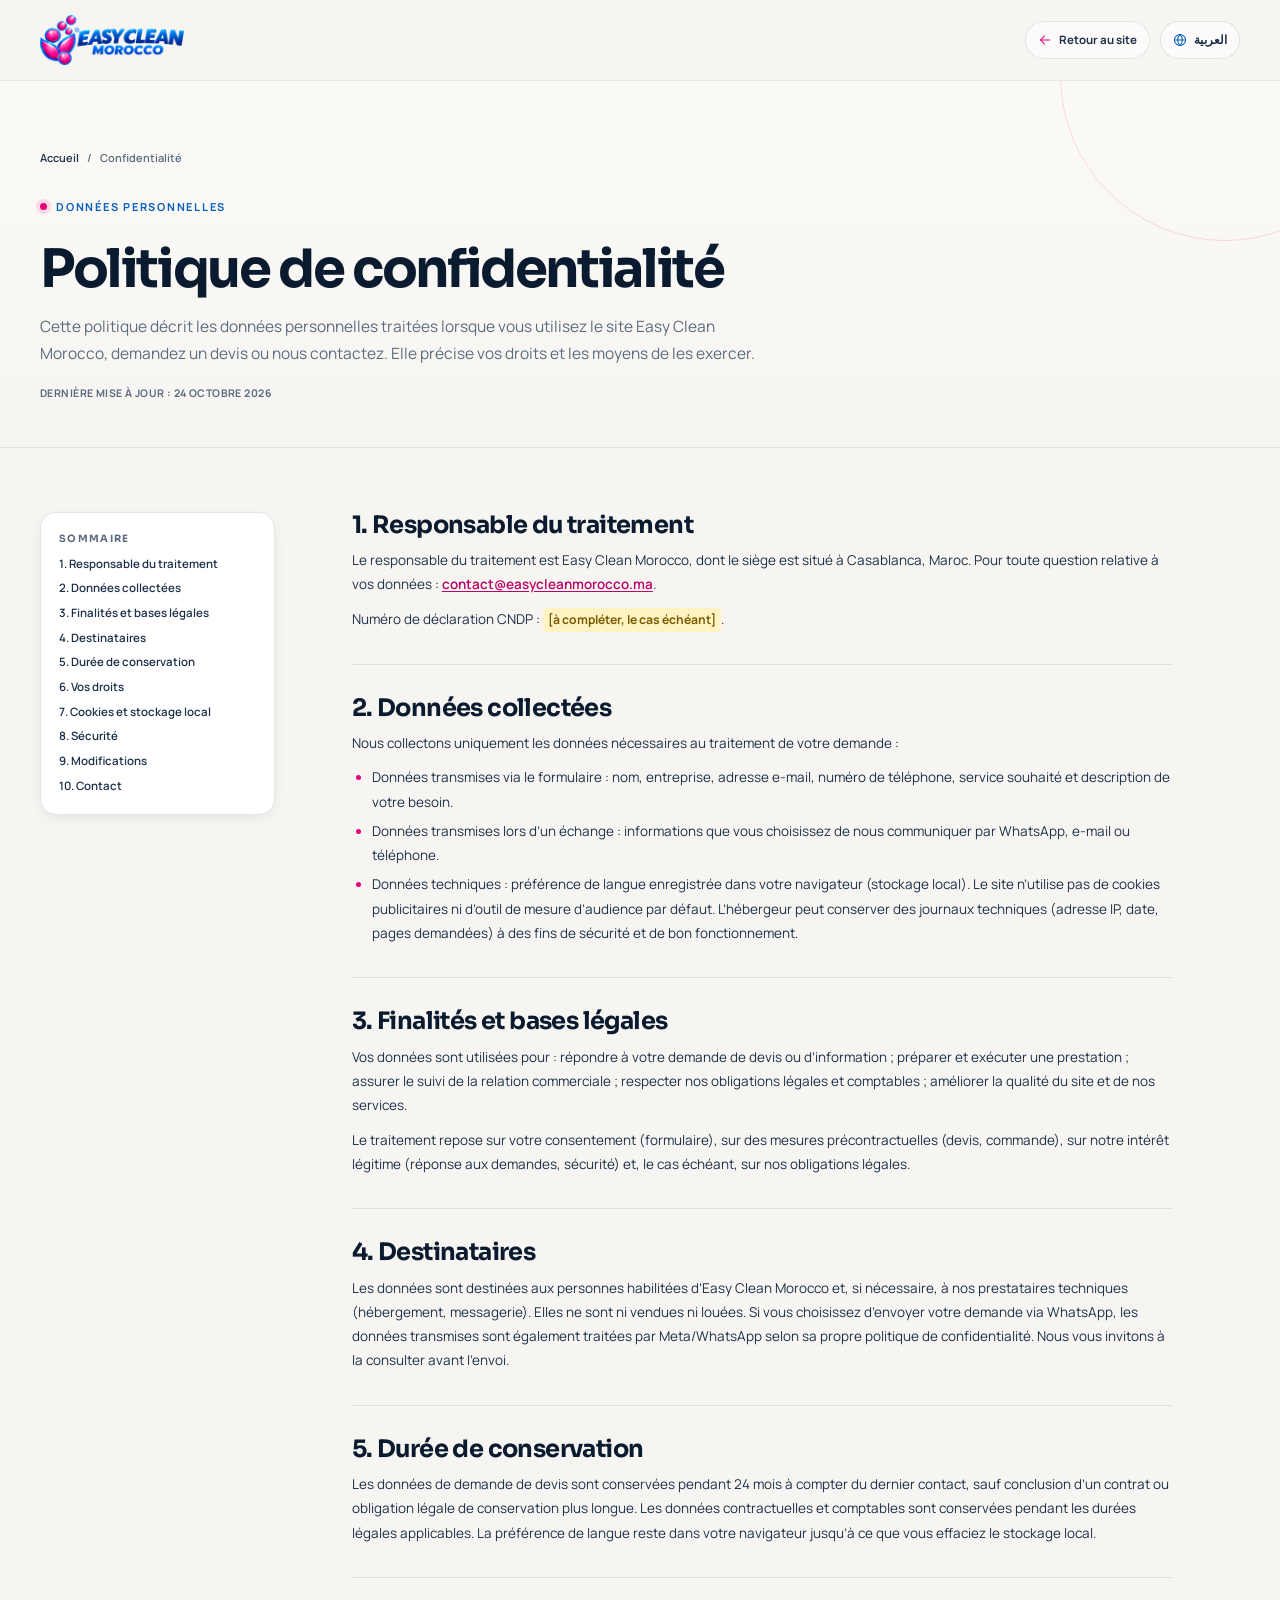
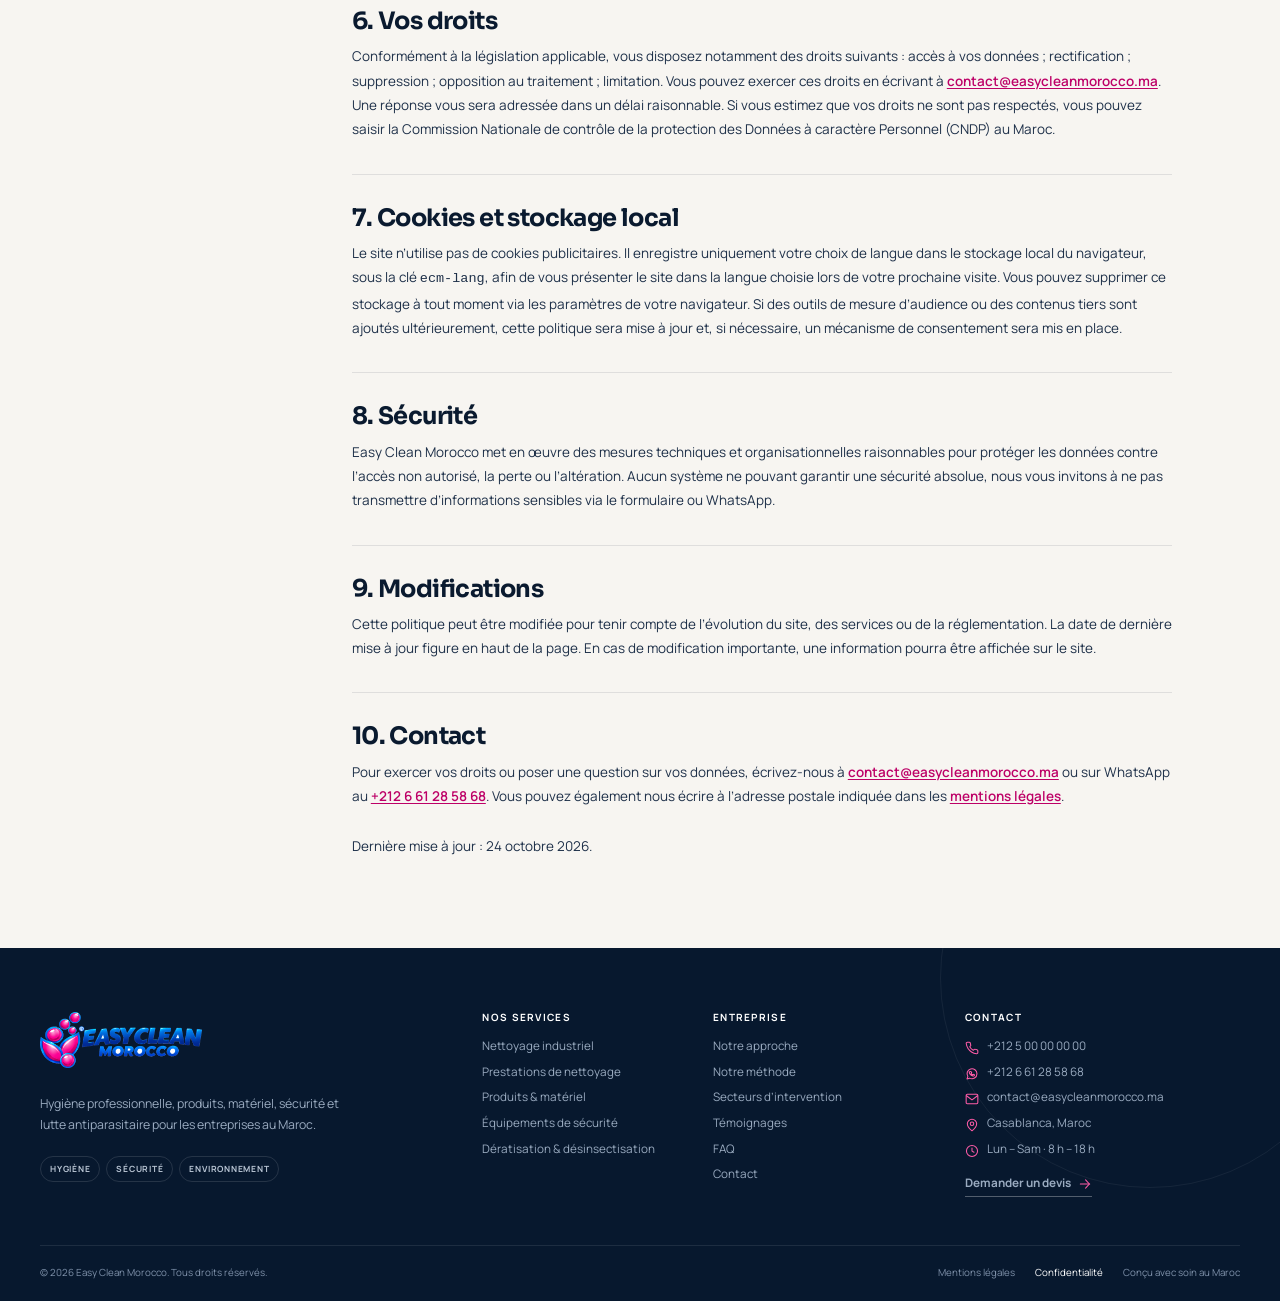
==== confidentialite.html @ 85466164 "Easy Clean Morocco — site vitrine bilingual FR/AR (logo original PNG)" ====
<!DOCTYPE html>
<html lang="fr" dir="ltr">
<head>
<meta charset="utf-8">
<meta name="viewport" content="width=device-width, initial-scale=1">
<title>Politique de confidentialité — Easy Clean Morocco</title>
<meta name="description" content="Politique de confidentialité d'Easy Clean Morocco : données collectées, finalités, droits et cookies.">
<meta name="theme-color" content="#07182E">
<link rel="canonical" href="https://www.easycleanmorocco.ma/confidentialite.html">
<meta property="og:type" content="website">
<meta property="og:locale" content="fr_MA">
<meta property="og:site_name" content="Easy Clean Morocco">
<meta property="og:title" content="Politique de confidentialité — Easy Clean Morocco">
<meta property="og:description" content="Politique de confidentialité d'Easy Clean Morocco : données collectées, finalités, droits et cookies.">
<meta property="og:image" content="https://www.easycleanmorocco.ma/assets/img/hero-main.jpg">
<meta property="og:image:width" content="1400">
<meta property="og:image:height" content="1867">
<meta property="og:url" content="https://www.easycleanmorocco.ma/confidentialite.html">
<meta name="twitter:card" content="summary_large_image">
<meta name="twitter:title" content="Politique de confidentialité — Easy Clean Morocco">
<meta name="twitter:description" content="Politique de confidentialité d'Easy Clean Morocco : données collectées, finalités, droits et cookies.">
<meta name="twitter:image" content="https://www.easycleanmorocco.ma/assets/img/hero-main.jpg">
<link rel="icon" href="assets/favicon.svg" type="image/svg+xml">
<link rel="preload" href="assets/fonts/sora-700.woff2" as="font" type="font/woff2" crossorigin>
<link rel="preload" href="assets/fonts/manrope-400.woff2" as="font" type="font/woff2" crossorigin>
<link rel="stylesheet" href="assets/css/style.css">
<script>document.documentElement.classList.add('js');</script>
<script>
try {
  var savedLang = localStorage.getItem('ecm-lang');
  if (savedLang === 'ar') {
    document.documentElement.lang = 'ar';
    document.documentElement.dir = 'rtl';
  }
} catch (e) {}
</script>
</head>
<body data-title-fr="Politique de confidentialité — Easy Clean Morocco" data-title-ar="سياسة الخصوصية — Easy Clean Morocco" data-desc-fr="Politique de confidentialité d'Easy Clean Morocco : données collectées, finalités, droits et cookies." data-desc-ar="سياسة الخصوصية لدى Easy Clean Morocco: البيانات المجمعة، الأغراض، الحقوق وملفات تعريف الارتباط.">


<a href="#main" class="skip-link" data-ar="الانتقال إلى المحتوى الرئيسي">Aller au contenu principal</a>


<svg class="sprite" aria-hidden="true" focusable="false" xmlns="http://www.w3.org/2000/svg">
  <symbol id="ecm-mark" viewBox="0 0 240 260">
    <defs>
      <radialGradient id="ecm-ball" cx="35%" cy="28%" r="75%">
        <stop offset="0" stop-color="#FF9CCD"/>
        <stop offset=".4" stop-color="#FF3D9E"/>
        <stop offset=".78" stop-color="#E6007E"/>
        <stop offset="1" stop-color="#A80058"/>
      </radialGradient>
      <linearGradient id="ecm-leaf" x1="0" y1="0" x2=".9" y2="1">
        <stop offset="0" stop-color="#FF4FA6"/>
        <stop offset="1" stop-color="#E6007E"/>
      </linearGradient>
    </defs>
    <g stroke="#0A5FBF" stroke-width="9" stroke-linejoin="round">
      <path d="M145 248 C125 185 130 115 160 62 C205 120 200 190 145 248 Z" fill="url(#ecm-leaf)"/>
      <path d="M175 105 C140 160 90 205 45 250 C55 185 105 140 175 105 Z" fill="url(#ecm-leaf)"/>
      <circle cx="54" cy="88" r="32" fill="url(#ecm-ball)"/>
      <circle cx="122" cy="56" r="30" fill="url(#ecm-ball)"/>
      <circle cx="198" cy="48" r="34" fill="url(#ecm-ball)"/>
      <circle cx="146" cy="116" r="22" fill="url(#ecm-ball)"/>
      <circle cx="186" cy="210" r="38" fill="url(#ecm-ball)"/>
    </g>
    <g fill="#fff" opacity=".9">
      <ellipse cx="43" cy="76" rx="10" ry="6.5" transform="rotate(-32 43 76)"/>
      <ellipse cx="112" cy="45" rx="9" ry="6" transform="rotate(-32 112 45)"/>
      <ellipse cx="187" cy="36" rx="10" ry="6.5" transform="rotate(-32 187 36)"/>
      <ellipse cx="139" cy="108" rx="6" ry="4" transform="rotate(-32 139 108)"/>
      <ellipse cx="175" cy="198" rx="10" ry="6.5" transform="rotate(-32 175 198)"/>
      <ellipse cx="147" cy="104" rx="7" ry="26" transform="rotate(6 147 104)" opacity=".8"/>
      <ellipse cx="130" cy="163" rx="7" ry="24" transform="rotate(-42 130 163)" opacity=".7"/>
    </g>
  </symbol>
  <symbol id="i-arrow" viewBox="0 0 24 24"><path d="M4 12h16"/><path d="m13 5 6.5 7-6.5 7"/></symbol>
  <symbol id="i-globe" viewBox="0 0 24 24"><circle cx="12" cy="12" r="9.5"/><path d="M2.5 12h19M12 2.5c2.7 2.6 4 6 4 9.5s-1.3 6.9-4 9.5c-2.7-2.6-4-6-4-9.5s1.3-6.9 4-9.5Z"/></symbol>
  <symbol id="i-phone" viewBox="0 0 24 24"><path d="M22 16.9v3a2 2 0 0 1-2.2 2 19.8 19.8 0 0 1-8.6-3.1 19.5 19.5 0 0 1-6-6A19.8 19.8 0 0 1 2.1 4.2 2 2 0 0 1 4.1 2h3a2 2 0 0 1 2 1.7c.1 1 .4 1.9.7 2.8a2 2 0 0 1-.5 2.1L8.1 9.9a16 16 0 0 0 6 6l1.3-1.3a2 2 0 0 1 2.1-.4c.9.3 1.8.6 2.8.7a2 2 0 0 1 1.7 2Z"/></symbol>
  <symbol id="i-whatsapp" viewBox="0 0 24 24"><path d="M20.5 11.6a8.5 8.5 0 0 1-12.6 7.5L3.5 20.5l1.4-4.3a8.5 8.5 0 1 1 15.6-4.6Z"/><path d="M8.6 8.3c.3-.6.6-.7 1-.7h.6c.2 0 .4.1.5.4l.7 1.6c.1.2 0 .4-.1.6l-.5.6c-.1.2-.2.4 0 .6.4.7 1 1.3 1.8 1.8.2.1.4.1.6-.1l.6-.6c.2-.2.4-.2.6-.1l1.6.7c.2.1.3.3.3.5v.6c0 .4-.1.7-.7 1-.5.3-1.2.4-2 .2-1.4-.4-3-1.3-4.2-2.5-1-1-1.8-2.4-2-3.4-.1-.5 0-.9.2-1.2Z"/></symbol>
  <symbol id="i-mail" viewBox="0 0 24 24"><rect x="2" y="4" width="20" height="16" rx="2"/><path d="m2.5 6.5 9.5 7 9.5-7"/></symbol>
  <symbol id="i-pin" viewBox="0 0 24 24"><path d="M20 10c0 6-8 12-8 12s-8-6-8-12a8 8 0 0 1 16 0Z"/><circle cx="12" cy="10" r="3"/></symbol>
  <symbol id="i-clock" viewBox="0 0 24 24"><circle cx="12" cy="12" r="9.5"/><path d="M12 7v5.2l3.4 2"/></symbol>
</svg>


<header class="header legal-header" id="header">
  <div class="container header__inner">
    <a class="brand" href="index.html" aria-label="Easy Clean Morocco — Accueil">
      <img class="brand__logo" src="assets/img/logo.png" alt="Easy Clean Morocco" width="1200" height="416">
    </a>

    <div class="legal-header__actions">
      <a class="legal-back" href="index.html" aria-label="Retour au site" data-ar-label="العودة إلى الموقع">
        <svg class="ico ico--arrow" aria-hidden="true"><use href="#i-arrow"/></svg>
        <span data-ar="العودة إلى الموقع">Retour au site</span>
      </a>
      <button class="lang-toggle" type="button" id="langToggle" aria-label="Passer en arabe">
        <svg class="ico" aria-hidden="true"><use href="#i-globe"/></svg>
        <span class="lang-toggle__label">العربية</span>
      </button>
    </div>
  </div>
</header>


<main id="main" class="legal-main">
  <section class="legal-hero">
    <div class="container">
      <nav class="breadcrumb" aria-label="Fil d’Ariane">
        <a href="index.html" data-ar="الرئيسية">Accueil</a>
        <span aria-hidden="true">/</span>
        <span data-ar="الخصوصية">Confidentialité</span>
      </nav>
      <p class="eyebrow" data-ar="البيانات الشخصية"><span class="eyebrow__dot"></span> Données personnelles</p>
      <h1 data-ar="سياسة الخصوصية">Politique de confidentialité</h1>
      <p class="legal-hero__lead" data-ar="توضح هذه السياسة البيانات الشخصية التي تُعالج عند استخدام موقع Easy Clean Morocco أو طلب عرض سعر أو التواصل معنا. كما تحدد حقوقكم وسبل ممارستها.">Cette politique décrit les données personnelles traitées lorsque vous utilisez le site Easy Clean Morocco, demandez un devis ou nous contactez. Elle précise vos droits et les moyens de les exercer.</p>
      <p class="legal-meta"><span data-ar="آخر تحديث: 24 أكتوبر 2026">Dernière mise à jour : 24 octobre 2026</span></p>
    </div>
  </section>

  <div class="container legal-layout">
    
<aside class="legal-toc">
  <h2 data-ar="المحتويات">Sommaire</h2>
  <ol>
    <li><a href="#responsable" data-ar="1. المسؤول عن المعالجة">1. Responsable du traitement</a></li>
    <li><a href="#donnees" data-ar="2. البيانات المجمعة">2. Données collectées</a></li>
    <li><a href="#finalites" data-ar="3. الأغراض والأسس">3. Finalités et bases légales</a></li>
    <li><a href="#destinataires" data-ar="4. المستلمون">4. Destinataires</a></li>
    <li><a href="#conservation" data-ar="5. مدة الحفظ">5. Durée de conservation</a></li>
    <li><a href="#droits" data-ar="6. حقوقكم">6. Vos droits</a></li>
    <li><a href="#cookies" data-ar="7. ملفات تعريف الارتباط">7. Cookies et stockage local</a></li>
    <li><a href="#securite" data-ar="8. الأمن">8. Sécurité</a></li>
    <li><a href="#modifications" data-ar="9. التعديلات">9. Modifications</a></li>
    <li><a href="#contact-donnees" data-ar="10. اتصل بنا">10. Contact</a></li>
  </ol>
</aside>

    
<article class="legal-content">
  <section id="responsable">
    <h2 data-ar="1. المسؤول عن المعالجة">1. Responsable du traitement</h2>
    <p data-ar="المسؤول عن معالجة بياناتكم هو Easy Clean Morocco، الكائن مقره بالدار البيضاء، المغرب. لأي سؤال يتعلق ببياناتكم: <a href='mailto:contact@easycleanmorocco.ma'><bdi dir='ltr'>contact@easycleanmorocco.ma</bdi></a>.">Le responsable du traitement est Easy Clean Morocco, dont le siège est situé à Casablanca, Maroc. Pour toute question relative à vos données : <a href="mailto:contact@easycleanmorocco.ma">contact@easycleanmorocco.ma</a>.</p>
    <p data-ar="رقم التصريح لدى اللجنة الوطنية لمراقبة حماية المعطيات ذات الطابع الشخصي (CNDP): [يُستكمل عند الاقتضاء].">Numéro de déclaration CNDP : <span class="legal-placeholder">[à compléter, le cas échéant]</span>.</p>
  </section>

  <section id="donnees">
    <h2 data-ar="2. البيانات المجمعة">2. Données collectées</h2>
    <p data-ar="نجمع فقط البيانات الضرورية لمعالجة طلبكم:">Nous collectons uniquement les données nécessaires au traitement de votre demande :</p>
    <ul>
      <li data-ar="البيانات المرسلة عبر النموذج: الاسم، الشركة، البريد الإلكتروني، رقم الهاتف، الخدمة المطلوبة ووصف الاحتياج.">Données transmises via le formulaire : nom, entreprise, adresse e-mail, numéro de téléphone, service souhaité et description de votre besoin.</li>
      <li data-ar="البيانات المرسلة أثناء التواصل: المعلومات التي تختارون مشاركتها معنا عبر واتساب أو البريد الإلكتروني أو الهاتف.">Données transmises lors d’un échange : informations que vous choisissez de nous communiquer par WhatsApp, e-mail ou téléphone.</li>
      <li data-ar="البيانات التقنية: تفضيل اللغة المحفوظ في متصفحكم (التخزين المحلي). لا يستخدم الموقع ملفات تعريف ارتباط إعلانية ولا أدوات قياس جمهور بشكل افتراضي. وقد يحتفظ المستضيف بسجلات تقنية (عنوان IP، التاريخ، الصفحات المطلوبة) لأغراض الأمن وحسن سير الموقع.">Données techniques : préférence de langue enregistrée dans votre navigateur (stockage local). Le site n’utilise pas de cookies publicitaires ni d’outil de mesure d’audience par défaut. L’hébergeur peut conserver des journaux techniques (adresse IP, date, pages demandées) à des fins de sécurité et de bon fonctionnement.</li>
    </ul>
  </section>

  <section id="finalites">
    <h2 data-ar="3. الأغراض والأسس القانونية">3. Finalités et bases légales</h2>
    <p data-ar="تُستخدم بياناتكم من أجل: الرد على طلب عرض السعر أو المعلومات؛ إعداد وتنفيذ الخدمة؛ متابعة العلاقة التجارية؛ الوفاء بالتزاماتنا القانونية والمحاسبية؛ تحسين جودة الموقع وخدماتنا.">Vos données sont utilisées pour : répondre à votre demande de devis ou d’information ; préparer et exécuter une prestation ; assurer le suivi de la relation commerciale ; respecter nos obligations légales et comptables ; améliorer la qualité du site et de nos services.</p>
    <p data-ar="تستند المعالجة إلى موافقتكم (النموذج)، وإلى الإجراءات السابقة للتعاقد (عرض السعر، الطلب)، وإلى مصلحتنا المشروعة (الرد على الطلبات، الأمن)، وعند الاقتضاء إلى التزاماتنا القانونية.">Le traitement repose sur votre consentement (formulaire), sur des mesures précontractuelles (devis, commande), sur notre intérêt légitime (réponse aux demandes, sécurité) et, le cas échéant, sur nos obligations légales.</p>
  </section>

  <section id="destinataires">
    <h2 data-ar="4. المستلمون">4. Destinataires</h2>
    <p data-ar="البيانات مخصصة للأشخاص المخولين لدى Easy Clean Morocco، وعند الحاجة لمزودينا التقنيين (الاستضافة، البريد الإلكتروني). ولا تُباع ولا تُؤجَّر. وإذا اخترتم إرسال طلبكم عبر واتساب، فإن البيانات المرسلة تُعالج أيضاً من طرف Meta/WhatsApp وفقاً لسياسة الخصوصية الخاصة بها. ندعوكم إلى الاطلاع عليها قبل الإرسال.">Les données sont destinées aux personnes habilitées d’Easy Clean Morocco et, si nécessaire, à nos prestataires techniques (hébergement, messagerie). Elles ne sont ni vendues ni louées. Si vous choisissez d’envoyer votre demande via WhatsApp, les données transmises sont également traitées par Meta/WhatsApp selon sa propre politique de confidentialité. Nous vous invitons à la consulter avant l’envoi.</p>
  </section>

  <section id="conservation">
    <h2 data-ar="5. مدة الحفظ">5. Durée de conservation</h2>
    <p data-ar="تُحفظ بيانات طلب عرض السعر لمدة 24 شهراً من آخر تواصل، ما لم يُبرم عقد أو توجد مدة حفظ قانونية أطول. وتُحفظ البيانات التعاقدية والمحاسبية للمدد القانونية المعمول بها. ويبقى تفضيل اللغة في متصفحكم إلى حين مسح التخزين المحلي.">Les données de demande de devis sont conservées pendant 24 mois à compter du dernier contact, sauf conclusion d’un contrat ou obligation légale de conservation plus longue. Les données contractuelles et comptables sont conservées pendant les durées légales applicables. La préférence de langue reste dans votre navigateur jusqu’à ce que vous effaciez le stockage local.</p>
  </section>

  <section id="droits">
    <h2 data-ar="6. حقوقكم">6. Vos droits</h2>
    <p data-ar="وفقاً للتشريع المعمول به، تتمتعون على وجه الخصوص بالحقوق التالية: الوصول إلى بياناتكم؛ التصحيح؛ الحذف؛ الاعتراض على المعالجة؛ التقييد. يمكنكم ممارسة هذه الحقوق بمراسلتنا على <a href='mailto:contact@easycleanmorocco.ma'><bdi dir='ltr'>contact@easycleanmorocco.ma</bdi></a>. وسيتم الرد عليكم في أجل معقول. وإذا رأيتم أن حقوقكم لا تُحترم، يمكنكم اللجوء إلى اللجنة الوطنية لمراقبة حماية المعطيات ذات الطابع الشخصي (CNDP) بالمغرب.">Conformément à la législation applicable, vous disposez notamment des droits suivants : accès à vos données ; rectification ; suppression ; opposition au traitement ; limitation. Vous pouvez exercer ces droits en écrivant à <a href="mailto:contact@easycleanmorocco.ma">contact@easycleanmorocco.ma</a>. Une réponse vous sera adressée dans un délai raisonnable. Si vous estimez que vos droits ne sont pas respectés, vous pouvez saisir la Commission Nationale de contrôle de la protection des Données à caractère Personnel (CNDP) au Maroc.</p>
  </section>

  <section id="cookies">
    <h2 data-ar="7. ملفات تعريف الارتباط والتخزين المحلي">7. Cookies et stockage local</h2>
    <p data-ar="لا يستخدم الموقع ملفات تعريف ارتباط إعلانية. ويحفظ فقط اختيار اللغة في التخزين المحلي للمتصفح تحت المفتاح ecm-lang، لعرض الموقع باللغة المختارة عند زيارتكم التالية. يمكنكم حذف هذا التخزين في أي وقت عبر إعدادات المتصفح. وإذا أُضيفت لاحقاً أدوات لقياس الجمهور أو محتويات تابعة لجهات خارجية، فسيتم تحديث هذه السياسة، وعند الحاجة سيتم اعتماد آلية للموافقة.">Le site n’utilise pas de cookies publicitaires. Il enregistre uniquement votre choix de langue dans le stockage local du navigateur, sous la clé <code>ecm-lang</code>, afin de vous présenter le site dans la langue choisie lors de votre prochaine visite. Vous pouvez supprimer ce stockage à tout moment via les paramètres de votre navigateur. Si des outils de mesure d’audience ou des contenus tiers sont ajoutés ultérieurement, cette politique sera mise à jour et, si nécessaire, un mécanisme de consentement sera mis en place.</p>
  </section>

  <section id="securite">
    <h2 data-ar="8. الأمن">8. Sécurité</h2>
    <p data-ar="يتخذ Easy Clean Morocco تدابير تقنية وتنظيمية معقولة لحماية البيانات من الوصول غير المصرح به أو الفقدان أو التغيير. وبما أنه لا يوجد نظام يضمن أماناً مطلقاً، ندعوكم إلى عدم إرسال معلومات حساسة عبر النموذج أو واتساب.">Easy Clean Morocco met en œuvre des mesures techniques et organisationnelles raisonnables pour protéger les données contre l’accès non autorisé, la perte ou l’altération. Aucun système ne pouvant garantir une sécurité absolue, nous vous invitons à ne pas transmettre d’informations sensibles via le formulaire ou WhatsApp.</p>
  </section>

  <section id="modifications">
    <h2 data-ar="9. التعديلات">9. Modifications</h2>
    <p data-ar="قد تُعدَّل هذه السياسة لمواكبة تطور الموقع أو الخدمات أو التشريعات. ويظهر تاريخ آخر تحديث في أعلى الصفحة. وفي حال إجراء تعديل جوهري، يمكن عرض إشعار على الموقع.">Cette politique peut être modifiée pour tenir compte de l’évolution du site, des services ou de la réglementation. La date de dernière mise à jour figure en haut de la page. En cas de modification importante, une information pourra être affichée sur le site.</p>
  </section>

  <section id="contact-donnees">
    <h2 data-ar="10. اتصل بنا">10. Contact</h2>
    <p data-ar="لممارسة حقوقكم أو طرح سؤال حول بياناتكم، راسلونا على <a href='mailto:contact@easycleanmorocco.ma'><bdi dir='ltr'>contact@easycleanmorocco.ma</bdi></a> أو عبر واتساب على <a href='https://wa.me/212661285868' target='_blank' rel='noopener'><bdi dir='ltr'>+212 6 61 28 58 68</bdi></a>. يمكنكم أيضاً مراسلتنا على العنوان البريدي المذكور في <a href='mentions-legales.html'>المعلومات القانونية</a>.">Pour exercer vos droits ou poser une question sur vos données, écrivez-nous à <a href="mailto:contact@easycleanmorocco.ma">contact@easycleanmorocco.ma</a> ou sur WhatsApp au <a href="https://wa.me/212661285868" target="_blank" rel="noopener">+212 6 61 28 58 68</a>. Vous pouvez également nous écrire à l’adresse postale indiquée dans les <a href="mentions-legales.html">mentions légales</a>.</p>
  </section>

  <p class="legal-footer-note" data-ar="آخر تحديث: 24 أكتوبر 2026.">Dernière mise à jour : 24 octobre 2026.</p>
</article>

  </div>
</main>


<footer class="footer">
  <div class="container">
    <div class="footer__grid">
      <div class="footer__brand">
        <a class="brand brand--footer" href="index.html" aria-label="Easy Clean Morocco — Accueil">
          <img class="brand__logo" src="assets/img/logo.png" alt="Easy Clean Morocco" width="1200" height="416">
        </a>
        <p data-ar="النظافة المهنية، المنتجات، المعدات، السلامة ومكافحة الحشرات للشركات في المغرب.">Hygiène professionnelle, produits, matériel, sécurité et lutte antiparasitaire pour les entreprises au Maroc.</p>
        <div class="footer__tags">
          <span data-ar="نظافة">Hygiène</span>
          <span data-ar="سلامة">Sécurité</span>
          <span data-ar="بيئة">Environnement</span>
        </div>
      </div>

      <div class="footer__col">
        <h3 data-ar="خدماتنا">Nos services</h3>
        <ul>
          <li><a href="index.html#services" data-ar="التنظيف الصناعي">Nettoyage industriel</a></li>
          <li><a href="index.html#services" data-ar="خدمات التنظيف">Prestations de nettoyage</a></li>
          <li><a href="index.html#produits" data-ar="المنتجات والمعدات">Produits &amp; matériel</a></li>
          <li><a href="index.html#services" data-ar="معدات السلامة">Équipements de sécurité</a></li>
          <li><a href="index.html#services" data-ar="مكافحة القوارض والحشرات">Dératisation &amp; désinsectisation</a></li>
        </ul>
      </div>

      <div class="footer__col">
        <h3 data-ar="الشركة">Entreprise</h3>
        <ul>
          <li><a href="index.html#approche" data-ar="نهجنا">Notre approche</a></li>
          <li><a href="index.html#methode" data-ar="طريقتنا">Notre méthode</a></li>
          <li><a href="index.html#secteurs" data-ar="القطاعات">Secteurs d’intervention</a></li>
          <li><a href="index.html#temoignages" data-ar="شهادات">Témoignages</a></li>
          <li><a href="index.html#faq" data-ar="الأسئلة الشائعة">FAQ</a></li>
          <li><a href="index.html#contact" data-ar="اتصل بنا">Contact</a></li>
        </ul>
      </div>

      <div class="footer__col footer__contact">
        <h3 data-ar="اتصال">Contact</h3>
        <ul class="footer__contact-list">
          <li><svg class="ico" aria-hidden="true"><use href="#i-phone"/></svg><a href="tel:+212500000000"><bdi dir="ltr">+212 5 00 00 00 00</bdi></a></li>
          <li><svg class="ico" aria-hidden="true"><use href="#i-whatsapp"/></svg><a href="https://wa.me/212661285868" target="_blank" rel="noopener"><bdi dir="ltr">+212 6 61 28 58 68</bdi></a></li>
          <li><svg class="ico" aria-hidden="true"><use href="#i-mail"/></svg><a href="mailto:contact@easycleanmorocco.ma"><bdi dir="ltr">contact@easycleanmorocco.ma</bdi></a></li>
          <li><svg class="ico" aria-hidden="true"><use href="#i-pin"/></svg><span data-ar="الدار البيضاء، المغرب">Casablanca, Maroc</span></li>
          <li><svg class="ico" aria-hidden="true"><use href="#i-clock"/></svg><span data-ar="الاثنين – السبت · من الثامنة صباحاً إلى السادسة مساءً">Lun – Sam · 8 h – 18 h</span></li>
        </ul>
        <a href="index.html#contact" class="footer__cta"><span data-ar="اطلب عرض سعر">Demander un devis</span> <svg class="ico ico--arrow" aria-hidden="true"><use href="#i-arrow"/></svg></a>
      </div>
    </div>

    <div class="footer__bottom">
      <p data-ar="© 2026 Easy Clean Morocco. جميع الحقوق محفوظة.">© 2026 Easy Clean Morocco. Tous droits réservés.</p>
      <div class="footer__legal">
        <a href="mentions-legales.html" data-ar="المعلومات القانونية">Mentions légales</a>
        <a href="confidentialite.html" data-ar="الخصوصية" aria-current="page">Confidentialité</a>
        <span data-ar="صُنع بعناية في المغرب">Conçu avec soin au Maroc</span>
      </div>
    </div>
  </div>
</footer>


<script src="assets/js/main.js" defer></script>
</body>
</html>
---- assets/css/style.css ----
/* ============================================================
   EASY CLEAN MOROCCO — Feuille de styles principale
   Palette : navy / rose signature / bleu / sable
   ============================================================ */

/* ---------- Fontes ---------- */
@font-face { font-family: "Manrope"; src: url("../fonts/manrope-400.woff2") format("woff2"); font-weight: 400; font-style: normal; font-display: swap; }
@font-face { font-family: "Manrope"; src: url("../fonts/manrope-500.woff2") format("woff2"); font-weight: 500; font-style: normal; font-display: swap; }
@font-face { font-family: "Manrope"; src: url("../fonts/manrope-600.woff2") format("woff2"); font-weight: 600; font-style: normal; font-display: swap; }
@font-face { font-family: "Manrope"; src: url("../fonts/manrope-700.woff2") format("woff2"); font-weight: 700; font-style: normal; font-display: swap; }
@font-face { font-family: "Sora"; src: url("../fonts/sora-600.woff2") format("woff2"); font-weight: 600; font-style: normal; font-display: swap; }
@font-face { font-family: "Sora"; src: url("../fonts/sora-700.woff2") format("woff2"); font-weight: 700; font-style: normal; font-display: swap; }
@font-face { font-family: "Cairo"; src: url("../fonts/cairo-400-ar.woff2") format("woff2"); font-weight: 400; font-style: normal; font-display: swap; unicode-range: U+0600-06FF, U+0750-077F, U+08A0-08FF, U+FB50-FDFF, U+FE70-FEFF; }
@font-face { font-family: "Cairo"; src: url("../fonts/cairo-400-lat.woff2") format("woff2"); font-weight: 400; font-style: normal; font-display: swap; }
@font-face { font-family: "Cairo"; src: url("../fonts/cairo-600-ar.woff2") format("woff2"); font-weight: 600; font-style: normal; font-display: swap; unicode-range: U+0600-06FF, U+0750-077F, U+08A0-08FF, U+FB50-FDFF, U+FE70-FEFF; }
@font-face { font-family: "Cairo"; src: url("../fonts/cairo-700-ar.woff2") format("woff2"); font-weight: 700; font-style: normal; font-display: swap; unicode-range: U+0600-06FF, U+0750-077F, U+08A0-08FF, U+FB50-FDFF, U+FE70-FEFF; }

/* ---------- Variables ---------- */
:root {
  --ink: #0A1A2F;
  --ink-soft: #1E3049;
  --navy: #07182E;
  --navy-2: #0C2340;
  --muted: #5C6B7E;
  --muted-light: #A8B5C6;
  --paper: #F7F5F1;
  --paper-2: #EFEBE4;
  --white: #FFFFFF;
  --pink: #E6007E;
  --pink-dark: #BD0067;
  --pink-soft: #FCE7F2;
  --blue: #0A5FBF;
  --blue-soft: #E8F1FC;
  --teal: #00A99D;
  --gold: #F3B229;
  --line: rgba(10, 26, 47, .10);
  --line-soft: rgba(10, 26, 47, .06);
  --line-dark: rgba(255, 255, 255, .13);
  --font-body: "Manrope", "Segoe UI", Arial, sans-serif;
  --font-display: "Sora", "Segoe UI", Arial, sans-serif;
  --font-ar: "Cairo", "Segoe UI", Tahoma, sans-serif;
  --radius-sm: 12px;
  --radius: 22px;
  --radius-lg: 30px;
  --shadow-sm: 0 4px 18px -8px rgba(7, 24, 46, .18);
  --shadow: 0 22px 50px -24px rgba(7, 24, 46, .28);
  --shadow-lg: 0 40px 80px -32px rgba(7, 24, 46, .35);
  --container: 1200px;
}

/* ---------- Reset ---------- */
*, *::before, *::after { box-sizing: border-box; }
html { -webkit-text-size-adjust: 100%; scroll-behavior: smooth; scroll-padding-top: 100px; }
body { margin: 0; font-family: var(--font-body); font-size: 16px; line-height: 1.65; color: var(--ink); background: var(--paper); -webkit-font-smoothing: antialiased; text-rendering: optimizeLegibility; overflow-x: hidden; }
body.menu-open { overflow: hidden; }
h1, h2, h3, h4 { margin: 0; font-family: var(--font-display); font-weight: 700; line-height: 1.1; letter-spacing: -.035em; color: var(--ink); }
p { margin: 0; }
ul, ol { margin: 0; padding: 0; list-style: none; }
img, svg { display: block; max-width: 100%; }
img { height: auto; }
a { color: inherit; text-decoration: none; }
button, input, select, textarea { font: inherit; color: inherit; }
button { cursor: pointer; border: 0; background: none; }
::selection { background: var(--pink); color: #fff; }
:focus-visible { outline: 3px solid rgba(230, 0, 126, .4); outline-offset: 3px; border-radius: 4px; }

.sprite { position: absolute; width: 0; height: 0; overflow: hidden; }
.ico { width: 20px; height: 20px; flex: none; fill: none; stroke: currentColor; stroke-width: 1.8; stroke-linecap: round; stroke-linejoin: round; }
.ico--arrow { width: 17px; height: 17px; }
.dot { display: inline-block; width: 6px; height: 6px; border-radius: 50%; background: var(--pink); flex: none; }

.skip-link { position: fixed; top: -100px; left: 16px; z-index: 999; padding: 12px 20px; background: var(--navy); color: #fff; border-radius: 0 0 10px 10px; font-weight: 700; transition: top .2s; }
.skip-link:focus { top: 0; }

.container { width: min(calc(100% - 48px), var(--container)); margin-inline: auto; }
.section { position: relative; padding-block: clamp(72px, 9vw, 112px); }

/* ---------- Typographie ---------- */
.eyebrow { display: inline-flex; align-items: center; gap: 9px; margin: 0 0 18px; font-family: var(--font-body); font-size: 11px; font-weight: 700; letter-spacing: .16em; text-transform: uppercase; color: var(--blue); }
.eyebrow__dot { width: 7px; height: 7px; border-radius: 50%; background: var(--pink); box-shadow: 0 0 0 4px rgba(230, 0, 126, .12); flex: none; }
.eyebrow--light { color: #8FC0F2; }

.hl { position: relative; display: inline-block; color: var(--pink); white-space: nowrap; }
.hl::after { content: ""; position: absolute; left: 0; right: 0; bottom: .02em; height: .075em; border-radius: 99px; background: currentColor; opacity: .22; }
.hl--light { color: #FF5CA8; }

.section-head { margin-bottom: clamp(38px, 5vw, 58px); }
.section-head__row { display: flex; align-items: flex-end; justify-content: space-between; gap: 48px; }
.section-head h2 { max-width: 720px; font-size: clamp(2rem, 3.5vw, 3.2rem); }
.section-head__lead { max-width: 430px; margin-bottom: 5px; color: var(--muted); font-size: 15.5px; }
.section-head--center { text-align: center; }
.section-head--center .eyebrow { justify-content: center; }
.section-head--center h2 { margin-inline: auto; }
.section-head--center .section-head__lead { margin-inline: auto; }

/* ---------- Boutons & liens ---------- */
.btn { display: inline-flex; align-items: center; justify-content: center; gap: 10px; min-height: 50px; padding: 14px 25px; border: 1px solid transparent; border-radius: 999px; font-family: var(--font-body); font-size: 14px; font-weight: 700; line-height: 1.2; letter-spacing: .005em; text-align: center; cursor: pointer; transition: transform .25s ease, background-color .25s ease, border-color .25s ease, color .25s ease, box-shadow .25s ease; }
.btn .ico { width: 17px; height: 17px; }
.btn:hover { transform: translateY(-2px); }
.btn--pink { background: var(--pink); color: #fff; box-shadow: 0 14px 30px -14px rgba(230, 0, 126, .75); }
.btn--pink:hover { background: var(--pink-dark); box-shadow: 0 18px 34px -14px rgba(230, 0, 126, .7); }
.btn--ghost { background: transparent; border-color: rgba(10, 26, 47, .18); color: var(--ink); }
.btn--ghost:hover { border-color: var(--ink); background: #fff; }
.btn--white { background: #fff; color: var(--navy); box-shadow: 0 14px 30px -18px rgba(7, 24, 46, .45); }
.btn--white:hover { background: var(--pink-soft); color: var(--pink-dark); }
.btn--sm { min-height: 42px; padding: 10px 18px; font-size: 12.5px; }
.btn--block { width: 100%; }
.btn .ico--arrow { transition: transform .25s ease; }
.btn:hover .ico--arrow { transform: translateX(3px); }

.link-arrow { display: inline-flex; align-items: center; gap: 8px; width: fit-content; font-size: 13.5px; font-weight: 700; color: var(--ink); transition: color .2s; }
.link-arrow .ico { width: 16px; height: 16px; color: var(--pink); transition: transform .25s ease; }
.link-arrow:hover { color: var(--pink-dark); }
.link-arrow:hover .ico { transform: translateX(4px); }
.link-arrow--light { color: #fff; }
.link-arrow--light:hover { color: #FF5CA8; }
.link-arrow--light .ico { color: #FF5CA8; }

/* ---------- Reveal ---------- */
.js .reveal { opacity: 0; transform: translateY(24px); transition: opacity .7s cubic-bezier(.2, .7, .2, 1), transform .7s cubic-bezier(.2, .7, .2, 1); }
.js .reveal.is-visible { opacity: 1; transform: none; }

/* ---------- Barre supérieure ---------- */
.topbar { background: var(--navy); color: rgba(255, 255, 255, .72); font-size: 11.5px; }
.topbar__inner { display: flex; align-items: center; justify-content: space-between; gap: 24px; min-height: 40px; }
.topbar__msg { display: flex; align-items: center; gap: 9px; margin: 0; font-weight: 600; color: rgba(255, 255, 255, .88); }
.topbar__links { display: flex; align-items: center; gap: 22px; }
.topbar__links a { display: inline-flex; align-items: center; gap: 7px; transition: color .2s; }
.topbar__links a:hover { color: #fff; }
.topbar__links .ico { width: 13px; height: 13px; color: #FF5CA8; }
.topbar__area { color: rgba(255, 255, 255, .55); }

/* ---------- En-tête ---------- */
.header { position: sticky; top: 0; z-index: 100; background: rgba(247, 245, 241, .9); border-bottom: 1px solid transparent; backdrop-filter: blur(16px); -webkit-backdrop-filter: blur(16px); transition: background-color .25s, box-shadow .25s, border-color .25s; }
.header.is-scrolled { background: rgba(255, 255, 255, .96); border-bottom-color: var(--line-soft); box-shadow: 0 10px 30px -22px rgba(7, 24, 46, .4); }
.header__inner { display: flex; align-items: center; gap: 26px; min-height: 80px; }
.brand { display: inline-flex; align-items: center; gap: 11px; flex: none; }
.brand__logo { display: block; height: 50px; width: auto; flex: none; }

.nav { display: flex; align-items: center; gap: 25px; margin-left: auto; }
.nav__link { position: relative; padding: 7px 0; font-size: 13px; font-weight: 600; color: var(--ink-soft); white-space: nowrap; transition: color .2s; }
.nav__link::after { content: ""; position: absolute; left: 0; right: 0; bottom: 0; height: 2px; border-radius: 2px; background: var(--pink); transform: scaleX(0); transform-origin: left; transition: transform .25s ease; }
.nav__link:hover, .nav__link.is-active { color: var(--pink); }
.nav__link:hover::after, .nav__link.is-active::after { transform: scaleX(1); }
.header__actions { display: flex; align-items: center; gap: 11px; margin-left: auto; }
.nav + .header__actions { margin-left: 0; }

.lang-toggle { display: inline-flex; align-items: center; gap: 7px; min-height: 38px; padding: 7px 12px; border: 1px solid var(--line); border-radius: 999px; background: rgba(255, 255, 255, .55); font-size: 11.5px; font-weight: 700; color: var(--ink-soft); transition: border-color .2s, color .2s, background .2s; }
.lang-toggle .ico { width: 14px; height: 14px; color: var(--blue); }
.lang-toggle:hover { border-color: var(--pink); color: var(--pink); background: #fff; }

.burger { display: none; flex-direction: column; justify-content: center; gap: 5px; width: 44px; height: 44px; padding: 11px; border: 1px solid var(--line); border-radius: 12px; background: rgba(255, 255, 255, .6); }
.burger span { display: block; width: 100%; height: 2px; border-radius: 2px; background: var(--ink); transition: transform .25s, opacity .2s; }
body.menu-open .burger span:nth-child(1) { transform: translateY(7px) rotate(45deg); }
body.menu-open .burger span:nth-child(2) { opacity: 0; }
body.menu-open .burger span:nth-child(3) { transform: translateY(-7px) rotate(-45deg); }

/* ---------- Menu mobile ---------- */
.mobile-nav { position: fixed; inset: 0; z-index: 90; display: flex; flex-direction: column; padding: 108px 24px 30px; background: var(--paper); opacity: 0; visibility: hidden; transform: translateY(-10px); transition: opacity .3s ease, transform .3s ease, visibility .3s; overflow-y: auto; }
.mobile-nav.is-open { opacity: 1; visibility: visible; transform: none; }
.mobile-nav__links { display: flex; flex-direction: column; }
.mobile-nav__links a { padding: 17px 0; border-bottom: 1px solid var(--line); font-family: var(--font-display); font-size: 23px; font-weight: 600; letter-spacing: -.02em; }
.mobile-nav__links a:hover { color: var(--pink); }
.mobile-nav__foot { display: flex; flex-direction: column; gap: 10px; margin-top: auto; padding-top: 30px; }
.mobile-nav__phone { font-family: var(--font-display); font-size: 24px; font-weight: 700; color: var(--pink); }
.mobile-nav__mail { margin-bottom: 10px; color: var(--muted); font-size: 14px; }

/* ---------- Accessibilité mouvement ---------- */
@media (prefers-reduced-motion: reduce) {
  html { scroll-behavior: auto; }
  *, *::before, *::after { animation-duration: .01ms !important; animation-iteration-count: 1 !important; transition-duration: .01ms !important; scroll-behavior: auto !important; }
  .js .reveal { opacity: 1; transform: none; }
}

/* ============================================================
   HERO
   ============================================================ */
.hero { position: relative; padding-block: clamp(44px, 6vw, 76px) 0; overflow: hidden; }
.hero__deco { position: absolute; inset: 0; pointer-events: none; }
.hero__grid-lines { position: absolute; inset: 0; background-image: linear-gradient(to right, rgba(10, 26, 47, .045) 1px, transparent 1px), linear-gradient(to bottom, rgba(10, 26, 47, .045) 1px, transparent 1px); background-size: 72px 72px; mask-image: radial-gradient(ellipse at 70% 30%, #000 0%, transparent 68%); -webkit-mask-image: radial-gradient(ellipse at 70% 30%, #000 0%, transparent 68%); opacity: .7; }
.bubble { position: absolute; border-radius: 50%; border: 1px solid rgba(230, 0, 126, .18); }
.bubble--1 { width: 380px; height: 380px; top: -160px; right: -120px; }
.bubble--2 { width: 170px; height: 170px; top: 34%; right: 44%; border-color: rgba(10, 95, 191, .14); }
.bubble--3 { width: 90px; height: 90px; bottom: 6%; left: -32px; background: rgba(0, 169, 157, .06); border-color: rgba(0, 169, 157, .18); }

.hero__grid { position: relative; z-index: 1; display: grid; grid-template-columns: 1.02fr .98fr; align-items: center; gap: clamp(38px, 5.5vw, 78px); }
.hero__copy h1 { margin-bottom: 24px; font-size: clamp(2.7rem, 4.9vw, 4.35rem); line-height: 1.03; letter-spacing: -.045em; }
.hero__lead { max-width: 545px; margin-bottom: 31px; color: var(--muted); font-size: 16.5px; line-height: 1.72; }
.hero__cta { display: flex; flex-wrap: wrap; gap: 11px; margin-bottom: 29px; }
.hero__trust { display: flex; flex-wrap: wrap; gap: 10px 22px; padding-top: 22px; border-top: 1px solid var(--line); }
.hero__trust li { display: flex; align-items: center; gap: 7px; font-size: 11.5px; font-weight: 600; color: var(--ink-soft); }
.hero__trust .ico { width: 14px; height: 14px; color: var(--teal); stroke-width: 2.4; }

.hero__visual { position: relative; min-height: 530px; }
.hero__main { position: relative; width: 86%; margin-left: auto; aspect-ratio: 4 / 5; border-radius: 30px 30px 120px 30px; overflow: hidden; box-shadow: var(--shadow-lg); background: var(--paper-2); }
.hero__main > img { width: 100%; height: 100%; object-fit: cover; }
.hero__main::after { content: ""; position: absolute; inset: 0; background: linear-gradient(200deg, transparent 55%, rgba(7, 24, 46, .24) 100%); pointer-events: none; }
.hero__tag { position: absolute; z-index: 2; top: 18px; left: 18px; display: flex; align-items: center; gap: 11px; padding: 11px 15px; border-radius: 14px; background: rgba(255, 255, 255, .94); box-shadow: var(--shadow-sm); backdrop-filter: blur(10px); }
.hero__tag-num { font-family: var(--font-display); font-size: 27px; font-weight: 700; line-height: 1; color: var(--pink); }
.hero__tag-text { font-size: 10px; line-height: 1.45; color: var(--muted); }
.hero__tag-text strong { color: var(--ink); font-size: 11px; }

.hero__detail { position: absolute; z-index: 2; left: -1%; bottom: 5%; width: 42%; margin: 0; aspect-ratio: 4 / 3; border: 6px solid var(--paper); border-radius: 23px; overflow: hidden; box-shadow: var(--shadow); background: var(--navy); }
.hero__detail img { width: 100%; height: 100%; object-fit: cover; }
.hero__detail figcaption { position: absolute; inset: auto 0 0; display: flex; align-items: center; gap: 7px; padding: 9px 12px; background: rgba(7, 24, 46, .8); color: #fff; font-size: 9.5px; font-weight: 700; letter-spacing: .08em; text-transform: uppercase; backdrop-filter: blur(4px); }
.hero__detail figcaption .dot { background: var(--teal); box-shadow: 0 0 0 3px rgba(0, 169, 157, .2); }

.hero__card { position: absolute; z-index: 3; top: 15%; right: -2%; display: flex; align-items: center; gap: 11px; width: max-content; max-width: 252px; padding: 13px 16px; border: 1px solid rgba(10, 26, 47, .06); border-radius: 17px; background: #fff; box-shadow: var(--shadow); }
.hero__card-icon { display: grid; place-items: center; width: 37px; height: 37px; flex: none; border-radius: 50%; background: var(--pink-soft); color: var(--pink); }
.hero__card-icon .ico { width: 17px; height: 17px; stroke-width: 2.4; }
.hero__card strong { display: block; font-size: 12px; line-height: 1.3; }
.hero__card span { display: block; margin-top: 2px; font-size: 10px; color: var(--muted); line-height: 1.4; }

.hero__stats { position: relative; z-index: 1; display: grid; grid-template-columns: repeat(4, 1fr); margin-top: clamp(36px, 5vw, 58px); padding: 20px 8px; border: 1px solid var(--line); border-radius: 20px; background: rgba(255, 255, 255, .8); box-shadow: var(--shadow-sm); }
.stat { display: flex; flex-direction: column; gap: 2px; padding: 5px 24px; border-inline-end: 1px solid var(--line); }
.stat:last-child { border-inline-end: 0; }
.stat strong { font-family: var(--font-display); font-size: clamp(1.35rem, 2vw, 1.75rem); line-height: 1.1; letter-spacing: -.03em; color: var(--ink); }
.stat:first-child strong { color: var(--pink); }
.stat span { color: var(--muted); font-size: 11.5px; line-height: 1.35; }

/* ---------- Bandeau secteurs ---------- */
.sector-strip { margin-top: clamp(42px, 5vw, 62px); padding-block: 17px; border-block: 1px solid var(--line-soft); background: #fff; }
.sector-strip__inner { display: flex; align-items: center; gap: 30px; }
.sector-strip__label { padding-right: 30px; border-right: 1px solid var(--line); color: var(--muted); font-size: 10px; font-weight: 700; letter-spacing: .15em; text-transform: uppercase; white-space: nowrap; }
.sector-strip__list { display: flex; flex-wrap: wrap; align-items: center; gap: 8px 30px; }
.sector-strip__list li { position: relative; font-family: var(--font-display); font-size: 12.5px; font-weight: 600; color: var(--ink-soft); }
.sector-strip__list li + li::before { content: "•"; position: absolute; left: -18px; color: var(--pink); font-size: 9px; top: 50%; transform: translateY(-50%); }

/* ============================================================
   SERVICES
   ============================================================ */
.services { background: var(--paper); }
.services__grid { display: grid; grid-template-columns: repeat(3, 1fr); gap: 22px; }
.service-card { position: relative; display: flex; flex-direction: column; overflow: hidden; border: 1px solid var(--line); border-radius: 24px; background: #fff; transition: transform .3s ease, box-shadow .3s ease, border-color .3s ease; }
.service-card:hover { transform: translateY(-5px); border-color: rgba(230, 0, 126, .22); box-shadow: var(--shadow); }
.service-card__media { position: relative; aspect-ratio: 16 / 10; overflow: hidden; background: var(--paper-2); }
.service-card__media img { width: 100%; height: 100%; object-fit: cover; filter: saturate(.9); transition: transform .65s cubic-bezier(.2, .7, .2, 1); }
.service-card:hover .service-card__media img { transform: scale(1.045); }
.service-card__media::after { content: ""; position: absolute; inset: 0; background: linear-gradient(180deg, transparent 52%, rgba(7, 24, 46, .18)); pointer-events: none; }
.service-card__icon { position: absolute; z-index: 2; left: 20px; bottom: -22px; display: grid; place-items: center; width: 48px; height: 48px; border: 1px solid var(--line-soft); border-radius: 14px; background: #fff; color: var(--pink); box-shadow: 0 12px 24px -14px rgba(7, 24, 46, .4); }
.service-card__icon .ico { width: 22px; height: 22px; }
.service-card__body { display: flex; flex: 1; flex-direction: column; padding: 34px 24px 24px; }
.service-card__body h3 { margin-bottom: 9px; font-size: 1.16rem; letter-spacing: -.025em; }
.service-card__body > p { margin-bottom: 16px; color: var(--muted); font-size: 13px; line-height: 1.62; }
.tags { display: flex; flex-wrap: wrap; gap: 6px; margin-bottom: 20px; }
.tags li { padding: 5px 9px; border: 1px solid var(--line-soft); border-radius: 99px; background: var(--paper); color: var(--ink-soft); font-size: 10.2px; font-weight: 600; line-height: 1.3; }
.service-card .link-arrow { margin-top: auto; }

.service-card--cta { isolation: isolate; display: flex; flex-direction: column; justify-content: center; padding: 34px 30px; border: 0; background: linear-gradient(145deg, #E6007E 0%, #B00066 100%); color: #fff; }
.service-card--cta:hover { box-shadow: 0 28px 50px -24px rgba(230, 0, 126, .5); }
.service-card__bubbles { position: absolute; inset: 0; z-index: -1; pointer-events: none; background: radial-gradient(circle at 102% -2%, rgba(255, 255, 255, .2) 0 88px, transparent 89px), radial-gradient(circle at 90% 10%, rgba(255, 255, 255, .09) 0 148px, transparent 149px), radial-gradient(circle at -8% 106%, rgba(7, 24, 46, .18) 0 120px, transparent 121px); }
.service-card--cta .eyebrow { margin-bottom: 16px; color: #FFD1E7; }
.service-card--cta .eyebrow__dot { background: #fff; box-shadow: 0 0 0 4px rgba(255, 255, 255, .14); }
.service-card--cta h3 { max-width: 300px; margin-bottom: 13px; color: #fff; font-size: clamp(1.4rem, 2vw, 1.75rem); line-height: 1.15; }
.service-card--cta p { max-width: 310px; margin-bottom: 24px; color: rgba(255, 255, 255, .82); font-size: 13px; line-height: 1.62; }
.service-card--cta .btn { align-self: flex-start; margin-bottom: 15px; }
.service-card__note { color: rgba(255, 255, 255, .62); font-size: 10.5px; }

/* ============================================================
   APPROCHE
   ============================================================ */
.approach { background: #fff; overflow: hidden; }
.approach__grid { display: grid; grid-template-columns: .95fr 1.05fr; align-items: center; gap: clamp(48px, 6.5vw, 94px); }
.approach__visual { position: relative; min-height: 560px; }
.approach__blob { position: absolute; left: -34px; top: 2%; width: 74%; aspect-ratio: 1; border-radius: 52% 48% 46% 54% / 48% 46% 54% 52%; background: linear-gradient(145deg, #FCE7F2 0%, #F8E4D9 62%, #F4EFE7 100%); }
.approach__photo { position: relative; z-index: 1; width: 78%; margin: 0; aspect-ratio: 4 / 5; overflow: hidden; border-radius: 26px; background: var(--paper-2); box-shadow: var(--shadow); }
.approach__photo img { width: 100%; height: 100%; object-fit: cover; filter: saturate(.9); }
.approach__photo--small { position: absolute; right: 0; bottom: -1%; width: 48%; aspect-ratio: 1; margin: 0; border: 8px solid #fff; border-radius: 24px; box-shadow: var(--shadow); }
.approach__badge { position: absolute; z-index: 3; left: 4%; bottom: 5%; display: flex; align-items: center; gap: 11px; padding: 13px 17px; border-radius: 15px; background: var(--navy); color: #fff; box-shadow: 0 18px 36px -18px rgba(7, 24, 46, .55); }
.approach__badge strong { font-family: var(--font-display); font-size: 32px; line-height: 1; color: #FF5CA8; }
.approach__badge span { color: rgba(255, 255, 255, .8); font-size: 9.5px; font-weight: 600; line-height: 1.45; text-transform: uppercase; letter-spacing: .08em; }

.approach__copy h2 { margin-bottom: 21px; font-size: clamp(2rem, 3.4vw, 3.1rem); }
.approach__copy > p { max-width: 560px; margin-bottom: 15px; color: var(--muted); font-size: 14.5px; line-height: 1.75; }
.commitments { display: grid; grid-template-columns: 1fr 1fr; gap: 22px 26px; margin-top: 30px; padding-top: 28px; border-top: 1px solid var(--line); }
.commitment { display: flex; align-items: flex-start; gap: 11px; }
.commitment__num { display: grid; place-items: center; width: 27px; height: 27px; flex: none; border-radius: 50%; background: var(--pink-soft); color: var(--pink); font-size: 9.5px; font-weight: 800; }
.commitment h3 { margin-bottom: 4px; font-family: var(--font-body); font-size: 13px; font-weight: 800; letter-spacing: -.01em; line-height: 1.35; }
.commitment p { color: var(--muted); font-size: 11.8px; line-height: 1.55; }
.approach__quote { position: relative; margin: 30px 0 0; padding: 20px 22px 19px 55px; border-radius: 0 16px 16px 0; background: var(--paper); border-left: 3px solid var(--pink); }
.approach__quote-icon { position: absolute; left: 19px; top: 20px; width: 23px; height: 23px; color: var(--pink); opacity: .35; fill: currentColor; stroke: none; }
.approach__quote p { margin-bottom: 8px; color: var(--ink-soft); font-size: 13.5px; font-weight: 500; line-height: 1.65; }
.approach__quote footer { color: var(--muted); font-size: 9.5px; font-weight: 700; letter-spacing: .11em; text-transform: uppercase; }

/* ============================================================
   PRODUITS & MATÉRIEL
   ============================================================ */
.products { overflow: hidden; background: var(--navy); color: #fff; }
.products__deco { position: absolute; inset: 0; pointer-events: none; }
.products__ring { position: absolute; border-radius: 50%; border: 1px solid rgba(255, 255, 255, .09); }
.products__ring--1 { width: 520px; height: 520px; top: -260px; right: -160px; }
.products__ring--2 { width: 300px; height: 300px; bottom: -160px; left: -100px; border-color: rgba(230, 0, 126, .25); }
.products__grid { position: relative; z-index: 1; display: grid; grid-template-columns: 1.02fr .98fr; align-items: center; gap: clamp(48px, 6vw, 86px); }
.products__copy h2 { margin-bottom: 20px; color: #fff; font-size: clamp(2rem, 3.5vw, 3.15rem); }
.products__copy > p { max-width: 520px; margin-bottom: 26px; color: #B5C1D2; font-size: 14.5px; line-height: 1.75; }
.product-list { margin-bottom: 30px; border-top: 1px solid var(--line-dark); }
.product-list li { display: flex; gap: 14px; padding: 15px 0; border-bottom: 1px solid var(--line-dark); }
.product-list__icon { display: grid; place-items: center; width: 42px; height: 42px; flex: none; border: 1px solid rgba(255, 255, 255, .12); border-radius: 12px; background: rgba(255, 255, 255, .06); color: #FF5CA8; }
.product-list__icon .ico { width: 20px; height: 20px; }
.product-list h3 { margin-bottom: 2px; color: #fff; font-family: var(--font-body); font-size: 13.5px; font-weight: 800; letter-spacing: -.01em; }
.product-list p { color: #9FAEC2; font-size: 12px; line-height: 1.55; }
.products__actions { display: flex; flex-wrap: wrap; align-items: center; gap: 22px; }

.products__visual { position: relative; padding: 14px 14px 0 0; }
.products__frame { position: absolute; inset: 30px 0 18px 28px; border: 1px solid rgba(255, 92, 168, .35); border-radius: 30px; pointer-events: none; }
.products__figure { position: relative; z-index: 1; aspect-ratio: 4 / 5; margin: 0; overflow: hidden; border-radius: 26px; background: #fff; box-shadow: 0 40px 70px -36px rgba(0, 0, 0, .55); }
.products__figure img { width: 100%; height: 100%; object-fit: cover; }
.products__figure::after { content: ""; position: absolute; inset: 0; background: linear-gradient(180deg, transparent 70%, rgba(7, 24, 46, .16)); pointer-events: none; }
.products__figure figcaption { position: absolute; z-index: 2; left: 16px; bottom: 16px; padding: 8px 12px; border-radius: 99px; background: rgba(7, 24, 46, .8); color: #fff; font-size: 9.5px; font-weight: 700; letter-spacing: .11em; text-transform: uppercase; backdrop-filter: blur(6px); }
.product-chip { position: absolute; z-index: 2; display: flex; align-items: center; gap: 7px; padding: 9px 13px; border-radius: 99px; background: #fff; box-shadow: var(--shadow-sm); color: var(--ink); font-size: 10.5px; font-weight: 700; white-space: nowrap; }
.product-chip .ico { width: 14px; height: 14px; color: var(--pink); }
.product-chip--a { top: 8%; left: -3%; }
.product-chip--b { top: 25%; right: -4%; }
.product-float { position: absolute; z-index: 3; left: -4%; bottom: 6%; display: flex; align-items: center; gap: 11px; padding: 12px 16px; border-radius: 15px; background: #fff; box-shadow: var(--shadow); }
.product-float__icon { display: grid; place-items: center; width: 38px; height: 38px; flex: none; border-radius: 11px; background: var(--blue-soft); color: var(--blue); }
.product-float strong { display: block; color: var(--ink); font-size: 11.5px; line-height: 1.3; }
.product-float span { display: block; margin-top: 1px; color: var(--muted); font-size: 10px; }

/* ============================================================
   MÉTHODE
   ============================================================ */
.method { background: var(--paper); }
.steps { position: relative; display: grid; grid-template-columns: repeat(4, 1fr); gap: 24px; margin-top: 14px; }
.steps::before { content: ""; position: absolute; top: 24px; left: 10%; right: 10%; border-top: 1px dashed rgba(10, 26, 47, .18); }
.step { position: relative; padding: 0 8px; }
.step__num { position: relative; z-index: 1; display: grid; place-items: center; width: 48px; height: 48px; margin-bottom: 19px; border: 1px solid rgba(230, 0, 126, .28); border-radius: 50%; background: #fff; box-shadow: 0 10px 22px -14px rgba(7, 24, 46, .3); color: var(--pink); font-family: var(--font-display); font-size: 12.5px; font-weight: 700; }
.step h3 { margin-bottom: 7px; font-family: var(--font-body); font-size: 15px; font-weight: 800; letter-spacing: -.015em; line-height: 1.35; }
.step p { max-width: 235px; color: var(--muted); font-size: 12.5px; line-height: 1.65; }

/* ============================================================
   SECTEURS
   ============================================================ */
.sectors { background: #fff; }
.sectors__grid { display: grid; grid-template-columns: repeat(3, 1fr); gap: 16px; }
.sector { display: flex; flex-direction: column; padding: 24px; border: 1px solid var(--line); border-radius: 18px; background: var(--paper); transition: transform .25s ease, background-color .25s ease, border-color .25s ease; }
.sector:hover { transform: translateY(-3px); border-color: rgba(230, 0, 126, .22); background: var(--pink-soft); }
.sector__icon { display: grid; place-items: center; width: 43px; height: 43px; margin-bottom: 15px; border: 1px solid var(--line-soft); border-radius: 12px; background: #fff; color: var(--pink); transition: background-color .25s, color .25s; }
.sector__icon .ico { width: 20px; height: 20px; }
.sector:hover .sector__icon { background: var(--pink); color: #fff; }
.sector h3 { margin-bottom: 5px; font-family: var(--font-body); font-size: 14.5px; font-weight: 800; letter-spacing: -.01em; }
.sector p { color: var(--muted); font-size: 12px; line-height: 1.55; }

/* ============================================================
   TÉMOIGNAGES
   ============================================================ */
.testimonials { background: #FCF1F7; }
.testimonials__grid { display: grid; grid-template-columns: repeat(3, 1fr); gap: 20px; }
.testimonial { display: flex; flex-direction: column; margin: 0; padding: 28px; border: 1px solid rgba(230, 0, 126, .12); border-radius: 20px; background: #fff; box-shadow: 0 20px 44px -34px rgba(7, 24, 46, .3); }
.stars { display: flex; gap: 3px; margin-bottom: 16px; color: var(--gold); }
.stars .ico { width: 14px; height: 14px; fill: currentColor; stroke: none; }
.testimonial blockquote { margin: 0 0 22px; color: var(--ink-soft); font-size: 13.2px; line-height: 1.72; }
.testimonial figcaption { display: flex; align-items: center; gap: 11px; margin-top: auto; padding-top: 17px; border-top: 1px solid var(--line-soft); }
.testimonial__avatar { display: grid; place-items: center; width: 38px; height: 38px; flex: none; border-radius: 50%; background: var(--pink-soft); color: var(--pink); }
.testimonial__avatar .ico { width: 17px; height: 17px; }
.testimonial figcaption strong { display: block; font-size: 11.5px; font-weight: 800; line-height: 1.35; }
.testimonial figcaption div span { display: block; color: var(--muted); font-size: 10px; line-height: 1.4; }

/* ============================================================
   MINI CTA
   ============================================================ */
.mini-cta { position: relative; overflow: hidden; padding-block: 32px; background: var(--navy); color: #fff; }
.mini-cta::before { content: ""; position: absolute; width: 230px; height: 230px; border: 1px solid rgba(255, 255, 255, .08); border-radius: 50%; right: 18%; top: -150px; }
.mini-cta::after { content: ""; position: absolute; width: 170px; height: 170px; border: 1px solid rgba(230, 0, 126, .26); border-radius: 50%; left: -70px; bottom: -110px; }
.mini-cta__inner { position: relative; z-index: 1; display: flex; align-items: center; justify-content: space-between; gap: 30px; }
.mini-cta__copy { display: flex; align-items: center; gap: 17px; }
.mini-cta__pulse { width: 11px; height: 11px; flex: none; border-radius: 50%; background: var(--teal); box-shadow: 0 0 0 5px rgba(0, 169, 157, .15), 0 0 0 10px rgba(0, 169, 157, .06); animation: pulse 2.6s ease-in-out infinite; }
@keyframes pulse { 0%, 100% { box-shadow: 0 0 0 5px rgba(0, 169, 157, .15), 0 0 0 10px rgba(0, 169, 157, .06); } 50% { box-shadow: 0 0 0 7px rgba(0, 169, 157, .1), 0 0 0 14px rgba(0, 169, 157, .03); } }
.mini-cta__title { margin-bottom: 2px; color: #fff; font-family: var(--font-display); font-size: clamp(1.15rem, 1.8vw, 1.45rem); font-weight: 700; letter-spacing: -.025em; }
.mini-cta__sub { color: #9FAEC2; font-size: 12px; }
.mini-cta__actions { display: flex; align-items: center; gap: 22px; }
.mini-cta__phone { color: #fff; font-family: var(--font-display); font-size: 16px; font-weight: 600; letter-spacing: -.02em; white-space: nowrap; transition: color .2s; }
.mini-cta__phone:hover { color: #FF5CA8; }

/* ============================================================
   FAQ
   ============================================================ */
.faq { background: #fff; }
.faq__grid { display: grid; grid-template-columns: .78fr 1.22fr; align-items: start; gap: clamp(40px, 6vw, 80px); }
.faq__intro { position: sticky; top: 110px; }
.faq__intro h2 { margin-bottom: 16px; }
.faq__intro > p { max-width: 350px; margin-bottom: 18px; color: var(--muted); font-size: 14px; line-height: 1.7; }
.accordion { display: flex; flex-direction: column; gap: 9px; }
.faq-item { overflow: hidden; border: 1px solid var(--line); border-radius: 15px; background: var(--paper); transition: background-color .2s, border-color .2s, box-shadow .2s; }
.faq-item[open] { border-color: rgba(230, 0, 126, .22); background: #fff; box-shadow: var(--shadow-sm); }
.faq-item summary { display: flex; align-items: center; justify-content: space-between; gap: 18px; padding: 17px 19px; color: var(--ink); font-size: 12.8px; font-weight: 700; line-height: 1.45; cursor: pointer; list-style: none; }
.faq-item summary::-webkit-details-marker { display: none; }
.faq-item[open] summary { color: var(--pink-dark); }
.faq-item__icon { position: relative; width: 18px; height: 18px; flex: none; border: 1px solid var(--line); border-radius: 50%; background: #fff; }
.faq-item__icon::before, .faq-item__icon::after { content: ""; position: absolute; top: 50%; left: 50%; width: 7px; height: 1.3px; border-radius: 2px; background: var(--pink); transform: translate(-50%, -50%); transition: transform .25s; }
.faq-item__icon::after { transform: translate(-50%, -50%) rotate(90deg); }
.faq-item[open] .faq-item__icon::after { transform: translate(-50%, -50%) rotate(0deg); }
.faq-item__body { padding: 0 19px 18px; }
.faq-item__body p { max-width: 640px; color: var(--muted); font-size: 12.4px; line-height: 1.72; }

/* ============================================================
   CONTACT
   ============================================================ */
.contact { background: var(--paper); }
.contact__grid { display: grid; grid-template-columns: .82fr 1.18fr; gap: 24px; align-items: stretch; }
.contact-card { position: relative; overflow: hidden; padding: 36px; border-radius: 24px; background: var(--navy); color: #fff; }
.contact-card__deco { position: absolute; inset: 0; pointer-events: none; background: radial-gradient(circle at 108% -2%, rgba(255, 255, 255, .08) 0 120px, transparent 121px), radial-gradient(circle at 100% 10%, rgba(230, 0, 126, .14) 0 220px, transparent 221px), radial-gradient(circle at -10% 108%, rgba(10, 95, 191, .25) 0 160px, transparent 161px); }
.contact-card > *:not(.contact-card__deco) { position: relative; z-index: 1; }
.contact-card__eyebrow { margin-bottom: 8px; color: #FF5CA8; font-size: 9.5px; font-weight: 800; letter-spacing: .16em; text-transform: uppercase; }
.contact-card h3 { margin-bottom: 24px; color: #fff; font-size: 1.45rem; }
.contact-list { display: flex; flex-direction: column; gap: 16px; margin-bottom: 24px; }
.contact-list li { display: flex; align-items: flex-start; gap: 12px; }
.contact-list__icon { display: grid; place-items: center; width: 38px; height: 38px; flex: none; border: 1px solid rgba(255, 255, 255, .1); border-radius: 10px; background: rgba(255, 255, 255, .06); color: #FF5CA8; }
.contact-list__icon .ico { width: 17px; height: 17px; }
.contact-list__label { display: block; margin-bottom: 1px; color: #7F91AA; font-size: 8.5px; font-weight: 800; letter-spacing: .12em; text-transform: uppercase; }
.contact-list a, .contact-list div > span { color: #fff; font-size: 12.5px; font-weight: 600; line-height: 1.5; }
.contact-list a:hover { color: #FF5CA8; }
.contact-list em { display: block; margin-top: 1px; color: #8FA0B7; font-size: 9.5px; font-style: normal; }
.contact-card__note { display: flex; align-items: flex-start; gap: 9px; margin-bottom: 22px; padding: 12px 13px; border: 1px solid rgba(255, 255, 255, .1); border-radius: 12px; background: rgba(255, 255, 255, .055); }
.contact-card__note .ico { width: 17px; height: 17px; margin-top: 1px; color: var(--teal); flex: none; stroke-width: 2.4; }
.contact-card__note p { color: #B9C5D4; font-size: 10px; line-height: 1.55; }
.contact-card__socials { display: flex; gap: 8px; }
.contact-card__socials a { display: grid; place-items: center; width: 34px; height: 34px; border: 1px solid rgba(255, 255, 255, .14); border-radius: 50%; color: #fff; transition: background-color .2s, border-color .2s, transform .2s; }
.contact-card__socials a:hover { transform: translateY(-2px); border-color: var(--pink); background: var(--pink); }
.contact-card__socials .ico { width: 15px; height: 15px; }

.quote-form { padding: 34px 36px 30px; border: 1px solid var(--line); border-radius: 24px; background: #fff; box-shadow: var(--shadow-sm); }
.quote-form__head { margin-bottom: 22px; }
.quote-form__head h3 { margin-bottom: 5px; font-size: 1.32rem; }
.quote-form__head p { color: var(--muted); font-size: 11.8px; line-height: 1.55; }
.form-grid { display: grid; grid-template-columns: 1fr 1fr; gap: 14px 16px; }
.field { display: flex; flex-direction: column; gap: 6px; min-width: 0; }
.field--full { grid-column: 1 / -1; }
.field label { color: var(--ink-soft); font-size: 9px; font-weight: 800; letter-spacing: .09em; text-transform: uppercase; }
.field input, .field select, .field textarea { width: 100%; padding: 11px 12px; border: 1px solid var(--line); border-radius: 10px; background: #FBFAF7; color: var(--ink); font-size: 12.5px; line-height: 1.5; transition: border-color .2s, background-color .2s, box-shadow .2s; }
.field input::placeholder, .field textarea::placeholder { color: #98A4B4; }
.field input:hover, .field select:hover, .field textarea:hover { border-color: rgba(10, 26, 47, .22); }
.field input:focus, .field select:focus, .field textarea:focus { outline: none; border-color: var(--pink); background: #fff; box-shadow: 0 0 0 3px rgba(230, 0, 126, .1); }
.field textarea { min-height: 95px; resize: vertical; }
.field select { appearance: none; -webkit-appearance: none; padding-right: 36px; background-image: url("data:image/svg+xml,%3Csvg xmlns='http://www.w3.org/2000/svg' viewBox='0 0 24 24' fill='none' stroke='%235C6B7E' stroke-width='2' stroke-linecap='round' stroke-linejoin='round'%3E%3Cpath d='m6 9 6 6 6-6'/%3E%3C/svg%3E"); background-repeat: no-repeat; background-position: right 12px center; background-size: 13px; }
.field.is-invalid input, .field.is-invalid select { border-color: #D92D20; background: #FFF7F6; }
.field.is-invalid label { color: #B42318; }
.hp { position: absolute; top: 0; left: 0; width: 1px; height: 1px; overflow: hidden; clip-path: inset(50%); white-space: nowrap; }
.consent { display: flex; align-items: flex-start; gap: 9px; margin: 16px 0 18px; color: var(--muted); font-size: 11px; line-height: 1.55; cursor: pointer; }
.consent input { width: 15px; height: 15px; margin-top: 1px; accent-color: var(--pink); flex: none; }
.consent a { color: var(--pink-dark); font-weight: 700; text-decoration: underline; text-underline-offset: 2px; }
.form-note { margin-top: 10px; color: var(--muted); font-size: 10.5px; line-height: 1.6; }
.form-note a { color: var(--pink-dark); font-weight: 700; }
.form-status { margin-top: 10px; font-size: 11.5px; font-weight: 700; line-height: 1.5; color: var(--teal); }
.form-status:empty { display: none; }
.form-status.is-error { color: #B42318; }

/* ============================================================
   PIED DE PAGE
   ============================================================ */
.footer { position: relative; overflow: hidden; padding-top: 64px; background: var(--navy); color: #fff; }
.footer::before { content: ""; position: absolute; top: -180px; right: -80px; width: 420px; height: 420px; border: 1px solid rgba(255, 255, 255, .06); border-radius: 50%; pointer-events: none; }
.footer__grid { position: relative; z-index: 1; display: grid; grid-template-columns: 1.9fr .9fr 1fr 1.3fr; gap: 40px; padding-bottom: 48px; }
.brand--footer .brand__logo { height: 56px; }
.footer__brand > p { max-width: 315px; margin: 18px 0 20px; color: #9AABC0; font-size: 12.3px; line-height: 1.7; }
.footer__tags { display: flex; flex-wrap: wrap; gap: 6px; }
.footer__tags span { padding: 5px 9px; border: 1px solid rgba(255, 255, 255, .12); border-radius: 99px; color: #B9C5D4; font-size: 8.5px; font-weight: 700; letter-spacing: .09em; text-transform: uppercase; }
.footer__col h3 { margin-bottom: 15px; color: #fff; font-family: var(--font-body); font-size: 10px; font-weight: 800; letter-spacing: .13em; text-transform: uppercase; }
.footer__col ul { display: flex; flex-direction: column; gap: 8px; }
.footer__col li, .footer__col a { color: #9AABC0; font-size: 11.7px; line-height: 1.5; }
.footer__col a:hover { color: #FF5CA8; }
.footer__contact-list li { display: flex; align-items: flex-start; gap: 8px; }
.footer__contact-list .ico { width: 14px; height: 14px; margin-top: 3px; color: #FF5CA8; flex: none; }
.footer__cta { display: inline-flex; align-items: center; gap: 7px; margin-top: 17px; padding-bottom: 3px; border-bottom: 1px solid rgba(255, 255, 255, .3); color: #fff; font-size: 11px; font-weight: 700; }
.footer__cta .ico { width: 14px; height: 14px; color: #FF5CA8; }
.footer__cta:hover { color: #FF5CA8; }
.footer__bottom { position: relative; z-index: 1; display: flex; align-items: center; justify-content: space-between; gap: 20px; padding: 19px 0 22px; border-top: 1px solid rgba(255, 255, 255, .09); }
.footer__bottom p { color: #7F91AA; font-size: 9.8px; }
.footer__legal { display: flex; flex-wrap: wrap; align-items: center; gap: 8px 20px; color: #7F91AA; font-size: 9.8px; }
.footer__legal a:hover { color: #fff; }

/* ============================================================
   WHATSAPP FLOTTANT
   ============================================================ */
.whatsapp-fab { position: fixed; right: 22px; bottom: 22px; z-index: 80; display: grid; place-items: center; width: 54px; height: 54px; border-radius: 50%; background: #25D366; color: #fff; box-shadow: 0 14px 30px -10px rgba(37, 211, 102, .75); transition: transform .25s ease; }
.whatsapp-fab .ico { width: 27px; height: 27px; stroke-width: 1.6; }
.whatsapp-fab::after { content: ""; position: absolute; inset: -5px; border: 2px solid rgba(37, 211, 102, .2); border-radius: 50%; animation: fabPulse 2.8s ease-out infinite; pointer-events: none; }
@keyframes fabPulse { 0% { transform: scale(.94); opacity: .8; } 70%, 100% { transform: scale(1.22); opacity: 0; } }
.whatsapp-fab:hover { transform: scale(1.06); }
.whatsapp-fab__tooltip { position: absolute; right: 66px; top: 50%; transform: translateY(-50%) translateX(5px); padding: 8px 12px; border-radius: 8px; background: #fff; color: var(--ink); box-shadow: var(--shadow-sm); font-size: 10px; font-weight: 700; white-space: nowrap; opacity: 0; visibility: hidden; transition: opacity .2s, transform .2s, visibility .2s; }
.whatsapp-fab:hover .whatsapp-fab__tooltip { opacity: 1; visibility: visible; transform: translateY(-50%) translateX(0); }

/* ============================================================
   VERSION ARABE / RTL
   ============================================================ */
html[lang="ar"] body { font-family: var(--font-ar); line-height: 1.8; }
html[lang="ar"] h1, html[lang="ar"] h2, html[lang="ar"] h3, html[lang="ar"] h4 { font-family: var(--font-ar); letter-spacing: 0; line-height: 1.32; }
html[lang="ar"] h1 { line-height: 1.25; }
html[lang="ar"] .hl { white-space: normal; }
html[lang="ar"] .eyebrow, html[lang="ar"] .sector-strip__label, html[lang="ar"] .contact-list__label, html[lang="ar"] .contact-card__eyebrow, html[lang="ar"] .hero__detail figcaption, html[lang="ar"] .products__figure figcaption, html[lang="ar"] .footer__col h3, html[lang="ar"] .footer__tags span, html[lang="ar"] .form-grid label { letter-spacing: 0; }
html[lang="ar"] .nav__link, html[lang="ar"] .btn, html[lang="ar"] .stat strong, html[lang="ar"] .service-card__body h3, html[lang="ar"] .link-arrow { letter-spacing: 0; }
html[lang="ar"] .hero__copy h1 { font-size: clamp(2.4rem, 4.4vw, 3.95rem); }
html[lang="ar"] .hero__lead { font-size: 16px; line-height: 1.9; }
html[lang="ar"] .hero__trust li { font-size: 12px; }
html[lang="ar"] .hero__tag-text { font-size: 10.5px; }
html[lang="ar"] .section-head h2 { font-size: clamp(1.9rem, 3.2vw, 2.95rem); }
html[lang="ar"] .approach__quote p { font-style: normal; }
html[lang="ar"] .testimonial blockquote { font-size: 13.5px; }
html[lang="ar"] .products__copy h2 { font-size: clamp(1.9rem, 3.3vw, 2.95rem); }
html[lang="ar"] .products__copy > p { line-height: 1.9; }
html[lang="ar"] .product-list h3, html[lang="ar"] .sector h3, html[lang="ar"] .step h3, html[lang="ar"] .commitment h3 { font-family: var(--font-ar); font-weight: 700; }
html[lang="ar"] .commitment h3 { font-size: 14px; }
html[lang="ar"] .step h3 { font-size: 16px; }
html[lang="ar"] .contact-card h3 { font-size: 1.5rem; }

html[dir="rtl"] .nav__link::after { transform-origin: right; }
html[dir="rtl"] .ico--arrow { transform: scaleX(-1); }
html[dir="rtl"] .btn:hover .ico--arrow { transform: scaleX(-1) translateX(-3px); }
html[dir="rtl"] .link-arrow:hover .ico--arrow { transform: scaleX(-1) translateX(-4px); }
html[dir="rtl"] .hero__main { margin-left: 0; margin-right: auto; border-radius: 30px 30px 30px 120px; }
html[dir="rtl"] .hero__tag { left: auto; right: 18px; }
html[dir="rtl"] .hero__detail { left: auto; right: -1%; }
html[dir="rtl"] .hero__card { right: auto; left: -2%; }
html[dir="rtl"] .service-card__icon { left: auto; right: 20px; }
html[dir="rtl"] .approach__blob { left: auto; right: -34px; }
html[dir="rtl"] .approach__photo--small { right: auto; left: 0; }
html[dir="rtl"] .approach__badge { left: auto; right: 4%; }
html[dir="rtl"] .approach__quote { padding: 20px 55px 19px 22px; border-left: 0; border-right: 3px solid var(--pink); border-radius: 16px 0 0 16px; }
html[dir="rtl"] .approach__quote-icon { left: auto; right: 19px; transform: scaleX(-1); }
html[dir="rtl"] .products__visual { padding: 14px 0 0 14px; }
html[dir="rtl"] .products__frame { inset: 30px 28px 18px 0; }
html[dir="rtl"] .product-chip--a { left: auto; right: -3%; }
html[dir="rtl"] .product-chip--b { right: auto; left: -4%; }
html[dir="rtl"] .product-float { left: auto; right: -4%; }
html[dir="rtl"] .field select { padding-right: 12px; padding-left: 36px; background-position: left 12px center; }
html[dir="rtl"] .whatsapp-fab { right: auto; left: 22px; }
html[dir="rtl"] .whatsapp-fab__tooltip { right: auto; left: 66px; }
html[dir="rtl"] .sector-strip__label { padding-right: 0; padding-left: 30px; border-right: 0; border-left: 1px solid var(--line); }
html[dir="rtl"] .sector-strip__list li + li::before { left: auto; right: -18px; }
html[dir="rtl"] .skip-link { left: auto; right: 16px; }
html[dir="rtl"] .stat strong { direction: ltr; unicode-bidi: isolate; text-align: right; }

/* ============================================================
   PAGES LÉGALES
   ============================================================ */
.legal-header { background: rgba(247, 245, 241, .94); border-bottom: 1px solid var(--line-soft); }
.legal-header__actions { display: flex; align-items: center; gap: 10px; margin-inline-start: auto; }
.legal-back { display: inline-flex; align-items: center; gap: 7px; min-height: 38px; padding: 7px 12px; border: 1px solid var(--line); border-radius: 999px; background: rgba(255, 255, 255, .55); color: var(--ink-soft); font-size: 11.5px; font-weight: 700; transition: border-color .2s, color .2s, background .2s; }
.legal-back:hover { border-color: var(--pink); color: var(--pink); background: #fff; }
.legal-back .ico { width: 14px; height: 14px; color: var(--pink); transform: rotate(180deg); }
html[dir="rtl"] .legal-back .ico { transform: none; }

.legal-main { background: var(--paper); }
.legal-hero { position: relative; overflow: hidden; padding-block: clamp(38px, 5.5vw, 68px) clamp(30px, 4vw, 44px); border-bottom: 1px solid var(--line); background: linear-gradient(180deg, #FBFAF7 0%, var(--paper) 100%); }
.legal-hero::after { content: ""; position: absolute; top: -170px; right: -110px; width: 330px; height: 330px; border: 1px solid rgba(230, 0, 126, .14); border-radius: 50%; pointer-events: none; }
html[dir="rtl"] .legal-hero::after { right: auto; left: -110px; }
.legal-hero .container { position: relative; z-index: 1; }
.breadcrumb { display: flex; align-items: center; flex-wrap: wrap; gap: 8px; margin-bottom: 24px; color: var(--muted); font-size: 11px; font-weight: 600; }
.breadcrumb a { color: var(--ink-soft); }
.breadcrumb a:hover { color: var(--pink); }
.legal-hero h1 { margin: 8px 0 0; font-size: clamp(2.15rem, 4.2vw, 3.3rem); letter-spacing: -.045em; line-height: 1.05; }
.legal-hero__lead { max-width: 730px; margin-top: 16px; color: var(--muted); font-size: 15.5px; line-height: 1.75; }
.legal-meta { margin-top: 18px; color: var(--muted); font-size: 10.5px; font-weight: 700; letter-spacing: .04em; text-transform: uppercase; }

.legal-layout { display: grid; grid-template-columns: 235px minmax(0, 1fr); align-items: start; gap: clamp(34px, 6vw, 80px); padding-block: clamp(38px, 5vw, 64px) clamp(60px, 7vw, 92px); }
.legal-toc { position: sticky; top: 104px; padding: 20px 18px; border: 1px solid var(--line); border-radius: 16px; background: #fff; box-shadow: var(--shadow-sm); }
.legal-toc h2 { margin-bottom: 12px; color: var(--muted); font-size: 10px; font-weight: 800; letter-spacing: .13em; text-transform: uppercase; }
.legal-toc ol { display: grid; gap: 8px; margin: 0; padding: 0; list-style: none; }
.legal-toc a { display: block; color: var(--ink-soft); font-size: 11.5px; font-weight: 600; line-height: 1.45; }
.legal-toc a:hover { color: var(--pink); }
.legal-content { max-width: 820px; }
.legal-content > section + section { margin-top: 32px; padding-top: 30px; border-top: 1px solid var(--line); }
.legal-content h2 { margin-bottom: 10px; font-size: clamp(1.25rem, 2vw, 1.5rem); letter-spacing: -.025em; }
.legal-content h3 { margin: 18px 0 5px; font-size: .98rem; }
.legal-content p, .legal-content li { color: var(--ink-soft); font-size: 13.5px; line-height: 1.8; }
.legal-content p + p { margin-top: 10px; }
.legal-content ul { display: grid; gap: 5px; margin: 10px 0 0; padding-inline-start: 20px; list-style: disc; }
.legal-content li::marker { color: var(--pink); }
.legal-content a { color: var(--pink-dark); font-weight: 600; text-decoration: underline; text-underline-offset: 2px; }
.legal-content a:hover { color: var(--pink); }
.legal-placeholder { display: inline-block; padding: 1px 5px; border-radius: 4px; background: #FFF3C4; color: #7A5B00; font-size: .9em; font-weight: 700; }
.legal-note { margin-top: 18px; padding: 14px 16px; border-inline-start: 3px solid var(--teal); border-radius: 0 12px 12px 0; background: #fff; color: var(--ink-soft); font-size: 12px; line-height: 1.7; }
html[dir="rtl"] .legal-note { border-radius: 12px 0 0 12px; }
.legal-id-list { display: grid; gap: 0; margin-top: 12px; border-top: 1px solid var(--line); }
.legal-id-list > div { display: grid; grid-template-columns: minmax(120px, .8fr) 1.2fr; gap: 16px; padding: 9px 0; border-bottom: 1px solid var(--line); }
.legal-id-list dt { color: var(--muted); font-size: 11.5px; font-weight: 700; }
.legal-id-list dd { margin: 0; color: var(--ink-soft); font-size: 12.5px; overflow-wrap: anywhere; }
.legal-contact { margin-top: 38px; padding: 28px; border-radius: 20px; background: var(--navy); color: rgba(255, 255, 255, .78); }
.legal-contact h2 { color: #fff; }
.legal-contact p { color: rgba(255, 255, 255, .72); }
.legal-contact a { color: #fff; font-weight: 700; text-decoration: underline; text-underline-offset: 3px; }
.legal-contact__links { display: flex; flex-wrap: wrap; gap: 10px 22px; margin-top: 14px; font-size: 13px; }
.legal-footer-note { margin-top: 26px; color: var(--muted); font-size: 10.5px; line-height: 1.6; }
.footer__legal a[aria-current="page"] { color: #fff; }

@media (max-width: 980px) {
  .legal-layout { grid-template-columns: 1fr; gap: 30px; }
  .legal-toc { position: static; }
  .legal-toc ol { grid-template-columns: repeat(2, minmax(0, 1fr)); gap: 8px 20px; }
}

@media (max-width: 560px) {
  .legal-header__actions { gap: 7px; }
  .legal-back { min-height: 36px; padding: 7px 10px; font-size: 10.5px; }
  .legal-hero h1 { font-size: clamp(2rem, 9vw, 2.6rem); }
  .legal-hero__lead { font-size: 14px; }
  .legal-toc ol { grid-template-columns: 1fr; }
  .legal-id-list > div { grid-template-columns: 1fr; gap: 1px; }
  .legal-content p, .legal-content li { font-size: 13px; }
  .legal-contact { padding: 22px; }
}

/* ============================================================
   RESPONSIVE — 1120 px
   ============================================================ */
@media (max-width: 1120px) {
  .nav { gap: 18px; }
  .nav__link { font-size: 12.3px; }
  .header__inner { gap: 18px; }
  .header__cta { padding-inline: 15px; }
  .hero__grid { gap: 40px; }
  .hero__visual { min-height: 485px; }
  .hero__card { right: 0; }
  .hero__main { width: 88%; }
  .product-chip--a { left: 0; }
  .product-chip--b { right: 0; }
  .product-float { left: 0; }
  .footer__grid { grid-template-columns: 1.7fr .85fr .95fr 1.2fr; gap: 30px; }
}

/* ============================================================
   RESPONSIVE — 980 px
   ============================================================ */
@media (max-width: 980px) {
  .nav { display: none; }
  .burger { display: flex; }
  .header__actions { margin-left: auto; }
  .header__cta { display: inline-flex; }
  .topbar__area { display: none; }
  .topbar__links { gap: 16px; }

  .hero { padding-top: 40px; }
  .hero__grid { grid-template-columns: 1fr; gap: 46px; }
  .hero__copy { max-width: 680px; }
  .hero__copy h1 { font-size: clamp(2.7rem, 6.3vw, 4rem); }
  .hero__lead { max-width: 620px; }
  .hero__visual { width: min(100%, 540px); min-height: 0; margin-inline: auto; }
  .hero__main { width: 84%; margin-left: auto; }
  .hero__detail { width: 39%; left: 0; bottom: 3%; }
  .hero__card { top: 10%; right: 0; }
  .hero__stats { grid-template-columns: repeat(4, 1fr); }

  .section-head__row { gap: 28px; }
  .section-head__lead { max-width: 360px; }

  .services__grid { grid-template-columns: repeat(2, 1fr); }
  .approach__grid { grid-template-columns: 1fr; gap: 55px; }
  .approach__visual { width: min(100%, 500px); min-height: 560px; margin-inline: auto; }
  .approach__copy { max-width: 720px; }
  .approach__copy > p { max-width: 680px; }
  .products__grid { grid-template-columns: 1fr; gap: 52px; }
  .products__copy { max-width: 700px; }
  .products__visual { width: min(100%, 470px); margin-inline: auto; }

  .steps { grid-template-columns: repeat(2, 1fr); gap: 30px 24px; }
  .steps::before { display: none; }
  .step p { max-width: 300px; }

  .sectors__grid { grid-template-columns: repeat(2, 1fr); }
  .testimonials__grid { grid-template-columns: repeat(2, 1fr); }
  .testimonial:last-child { grid-column: 1 / -1; }
  .testimonial:last-child blockquote { max-width: 680px; }

  .mini-cta__inner { flex-direction: column; align-items: flex-start; gap: 20px; }
  .mini-cta__actions { width: 100%; justify-content: space-between; }

  .faq__grid { grid-template-columns: 1fr; gap: 38px; }
  .faq__intro { position: static; }
  .faq__intro > p { max-width: 520px; }
  .accordion { max-width: 760px; }

  .contact__grid { grid-template-columns: 1fr; }
  .contact-card { padding: 34px; }
  .contact-list { display: grid; grid-template-columns: 1fr 1fr; gap: 18px 24px; }
  .quote-form { padding: 34px; }

  .footer__grid { grid-template-columns: 1.6fr 1fr 1fr; }
  .footer__contact { grid-column: 1 / -1; padding-top: 6px; }
  .footer__contact-list { flex-direction: row; flex-wrap: wrap; gap: 10px 26px; }
}

/* ============================================================
   RESPONSIVE — 760 px
   ============================================================ */
@media (max-width: 760px) {
  .container { width: min(calc(100% - 36px), var(--container)); }
  .section { padding-block: 66px; }
  .topbar__inner { min-height: 36px; }
  .topbar__msg { font-size: 9.5px; gap: 7px; }
  .topbar__links { gap: 12px; }
  .topbar__links a { font-size: 9.5px; }
  .topbar__links a:last-child { display: none; }

  .header__inner { min-height: 68px; gap: 12px; }
  .brand__logo { height: 42px; }
  .header__cta { display: none; }
  .lang-toggle { min-height: 36px; padding: 7px 10px; }
  .burger { width: 40px; height: 40px; padding: 10px; }
  .mobile-nav { padding-top: 90px; }
  .mobile-nav__links a { padding: 14px 0; font-size: 21px; }

  .hero { padding-top: 32px; }
  .bubble--2, .bubble--3 { display: none; }
  .hero .bubble { display: none; }
  .hero__copy h1 { font-size: clamp(2.35rem, 8vw, 3.2rem); }
  .hero__lead { font-size: 15px; }
  .hero__visual { width: min(100%, 500px); }
  .hero__main { width: 100%; aspect-ratio: 4 / 4.8; border-radius: 26px 26px 96px 26px; }
  .hero__tag { top: 14px; left: 14px; padding: 9px 12px; }
  .hero__tag-num { font-size: 23px; }
  .hero__card { top: 7%; right: 0; padding: 11px 13px; max-width: 220px; }
  .hero__detail { left: 0; bottom: -3%; width: 44%; border-width: 5px; }
  .hero__stats { grid-template-columns: repeat(2, 1fr); padding: 8px 4px; }
  .stat { padding: 14px 20px; border-right: 1px solid var(--line); border-bottom: 1px solid var(--line); }
  .stat:nth-child(2n) { border-right: 0; }
  .stat:nth-child(n+3) { border-bottom: 0; }
  .stat:last-child { border-right: 0; }
  .sector-strip { margin-top: 38px; }
  .sector-strip__inner { gap: 18px; overflow-x: auto; scrollbar-width: none; }
  .sector-strip__inner::-webkit-scrollbar { display: none; }
  .sector-strip__label { padding-right: 18px; }
  .sector-strip__list { flex-wrap: nowrap; gap: 22px; }
  .sector-strip__list li { font-size: 11.5px; white-space: nowrap; }
  .sector-strip__list li + li::before { left: -13px; }

  .section-head__row { flex-direction: column; align-items: flex-start; gap: 14px; }
  .section-head__lead { max-width: 520px; }
  .section-head h2 { font-size: clamp(1.9rem, 6vw, 2.5rem); }

  .services__grid { gap: 16px; }
  .service-card__media { aspect-ratio: 16 / 9; }
  .service-card__body { padding: 31px 20px 21px; }
  .service-card__body h3 { font-size: 1.08rem; }
  .service-card--cta { min-height: 320px; padding: 28px 24px; }

  .approach__visual { width: min(100%, 460px); min-height: 490px; }
  .approach__photo { width: 80%; }
  .approach__photo--small { width: 47%; border-width: 6px; }
  .approach__badge { left: 2%; bottom: 2%; padding: 11px 14px; }
  .commitments { gap: 20px; }
  .approach__quote { padding: 18px 18px 17px 49px; }
  .approach__quote-icon { left: 16px; top: 18px; }

  .products__visual { width: min(100%, 430px); }
  .product-chip--a { left: -1%; }
  .product-chip--b { right: -1%; }
  .product-float { left: -1%; }
  .products__actions { align-items: flex-start; flex-direction: column; gap: 16px; }

  .steps { gap: 26px 20px; }
  .step p { max-width: none; }
  .sectors__grid { gap: 12px; }
  .sector { padding: 20px; }
  .testimonials__grid { grid-template-columns: 1fr; }
  .testimonial:last-child { grid-column: auto; }
  .testimonial { padding: 24px; }

  .mini-cta__actions { flex-direction: column; align-items: flex-start; gap: 14px; }
  .mini-cta__actions .btn { width: 100%; }

  .faq-item summary { padding: 15px 16px; font-size: 12.2px; }
  .faq-item__body { padding: 0 16px 16px; }
  .faq__intro h2 { font-size: 2rem; }

  .contact-card { padding: 28px; }
  .contact-list { grid-template-columns: 1fr; gap: 15px; }
  .quote-form { padding: 28px; }

  .footer { padding-top: 50px; }
  .footer__grid { grid-template-columns: 1fr 1fr; gap: 34px 24px; padding-bottom: 36px; }
  .footer__brand { grid-column: 1 / -1; }
  .footer__brand > p { max-width: 440px; }
  .footer__contact { grid-column: 1 / -1; }
  .footer__bottom { flex-direction: column; align-items: flex-start; gap: 12px; }
  .footer__legal { gap: 8px 16px; }

  .whatsapp-fab { width: 50px; height: 50px; right: 16px; bottom: 16px; }
  .whatsapp-fab .ico { width: 25px; height: 25px; }
  .whatsapp-fab__tooltip { display: none; }
}

/* ============================================================
   RESPONSIVE — 560 px
   ============================================================ */
@media (max-width: 560px) {
  .container { width: min(calc(100% - 32px), var(--container)); }
  .section { padding-block: 56px; }
  .eyebrow { font-size: 10px; margin-bottom: 14px; }
  .bubble { display: none; }

  .topbar__msg { font-size: 8.5px; }
  .topbar__links a { font-size: 9px; }
  .topbar__links .ico { width: 11px; height: 11px; }

  .brand__logo { height: 38px; }

  .hero__copy h1 { font-size: clamp(2.1rem, 10vw, 2.8rem); }
  .hero__lead { font-size: 14.2px; line-height: 1.7; }
  .hero__cta { flex-direction: column; align-items: stretch; gap: 9px; }
  .hero__cta .btn { width: 100%; }
  .hero__trust { flex-direction: column; align-items: flex-start; gap: 9px; }
  .hero__visual { width: 100%; }
  .hero__main { aspect-ratio: 4 / 4.9; border-radius: 22px 22px 82px 22px; }
  .hero__card { display: none; }
  .hero__tag { top: 11px; left: 11px; padding: 8px 10px; gap: 8px; }
  .hero__tag-num { font-size: 21px; }
  .hero__tag-text { font-size: 8.5px; }
  .hero__tag-text strong { font-size: 9.5px; }
  .hero__detail { width: 47%; bottom: -5%; border-width: 4px; border-radius: 16px; }
  .hero__detail figcaption { padding: 7px 9px; font-size: 8px; }
  .hero__stats { margin-top: 34px; }
  .stat { padding: 12px 14px; }
  .stat strong { font-size: 1.3rem; }
  .stat span { font-size: 10px; }
  .sector-strip { margin-top: 34px; padding-block: 14px; }
  .sector-strip__label { display: none; }
  .sector-strip__list { gap: 20px; }

  .section-head { margin-bottom: 34px; }
  .section-head h2 { font-size: clamp(1.75rem, 7.4vw, 2.15rem); }
  .section-head__lead { font-size: 13.5px; }
  .services__grid { grid-template-columns: 1fr; }
  .service-card__media { aspect-ratio: 16 / 9.5; }
  .service-card__body { padding: 32px 22px 22px; }
  .service-card__body > p { font-size: 12.5px; }
  .service-card--cta { min-height: 300px; padding: 28px 24px; }

  .approach__visual { min-height: 400px; }
  .approach__blob { left: -20px; width: 82%; }
  .approach__photo { width: 84%; border-radius: 20px; }
  .approach__photo--small { width: 47%; border-width: 5px; border-radius: 18px; }
  .approach__badge { left: 0; bottom: 0; padding: 9px 12px; gap: 8px; }
  .approach__badge strong { font-size: 26px; }
  .approach__badge span { font-size: 8px; }
  .approach__copy > p { font-size: 13.5px; }
  .commitments { grid-template-columns: 1fr; gap: 16px; margin-top: 24px; padding-top: 23px; }
  .commitment p { font-size: 12px; }
  .approach__quote { margin-top: 24px; }

  .products__copy > p { font-size: 13.5px; }
  .product-list li { padding: 13px 0; gap: 11px; }
  .product-list p { font-size: 11.5px; }
  .products__visual { padding-top: 6px; }
  .product-chip--b { display: none; }
  .product-chip--a { top: 5%; left: 0; font-size: 9.5px; }
  .product-float { left: 0; bottom: 4%; padding: 10px 12px; }
  .product-float__icon { width: 34px; height: 34px; }
  .products__figure figcaption { left: 11px; bottom: 11px; font-size: 8px; }

  .steps { grid-template-columns: 1fr; gap: 22px; }
  .step { display: flex; gap: 14px; padding: 0; }
  .step__num { width: 42px; height: 42px; margin-bottom: 0; flex: none; }
  .step h3 { margin-bottom: 3px; }
  .sectors__grid { grid-template-columns: 1fr; }
  .sector { flex-direction: row; align-items: flex-start; gap: 13px; padding: 17px; }
  .sector__icon { width: 38px; height: 38px; margin-bottom: 0; flex: none; }
  .sector h3 { font-size: 13.5px; }
  .sector p { font-size: 11.5px; }

  .mini-cta__copy { align-items: flex-start; gap: 12px; }
  .mini-cta__pulse { margin-top: 7px; }
  .mini-cta__sub { font-size: 11px; }
  .mini-cta__phone { font-size: 15px; }

  .faq-item summary { font-size: 11.6px; }
  .faq-item__body p { font-size: 11.8px; }

  .contact-card { padding: 24px; border-radius: 20px; }
  .contact-card h3 { margin-bottom: 20px; font-size: 1.25rem; }
  .contact-list { gap: 14px; margin-bottom: 20px; }
  .contact-card__note { margin-bottom: 18px; }
  .quote-form { padding: 22px; border-radius: 20px; }
  .quote-form__head h3 { font-size: 1.15rem; }
  .form-grid { grid-template-columns: 1fr; gap: 12px; }
  .field--full { grid-column: auto; }
  .field input, .field select, .field textarea { font-size: 13px; padding: 12px; }
  .consent { font-size: 11px; }
  .form-note { font-size: 10.5px; }

  .footer__grid { grid-template-columns: 1fr; gap: 28px; }
  .footer__brand, .footer__contact { grid-column: auto; }
  .footer__contact-list { flex-direction: column; gap: 8px; }
  .footer__tags { margin-top: 2px; }
  .footer__bottom { padding-bottom: 20px; }
  .footer__legal { flex-direction: column; align-items: flex-start; gap: 7px; }

  .whatsapp-fab { width: 48px; height: 48px; right: 14px; bottom: 14px; }
}

/* ============================================================
   TRÈS PETITS ÉCRANS
   ============================================================ */
@media (max-width: 400px) {
  .lang-toggle__label { display: none; }
  .lang-toggle { width: 36px; justify-content: center; padding: 0; }
  .brand__logo { height: 34px; }
  .hero__tag-text { display: none; }
  .hero__tag { gap: 0; }
  .topbar__msg { max-width: 190px; }
}

/* ============================================================
   IMPRESSION
   ============================================================ */
@media print {
  .topbar, .header, .mobile-nav, .whatsapp-fab, .mini-cta, .sector-strip, .footer__legal { display: none !important; }
  body { background: #fff; color: #000; }
  .section { padding-block: 24px; }
  .js .reveal { opacity: 1 !important; transform: none !important; }
  .hero__grid, .approach__grid, .products__grid, .contact__grid { display: block; }
  .hero__visual, .products__visual, .approach__visual { display: none; }
  .service-card, .testimonial, .faq-item, .quote-form { break-inside: avoid; box-shadow: none; }
  .products { background: #fff; color: #000; }
  .products__copy h2, .products__copy > p { color: #000; }
}
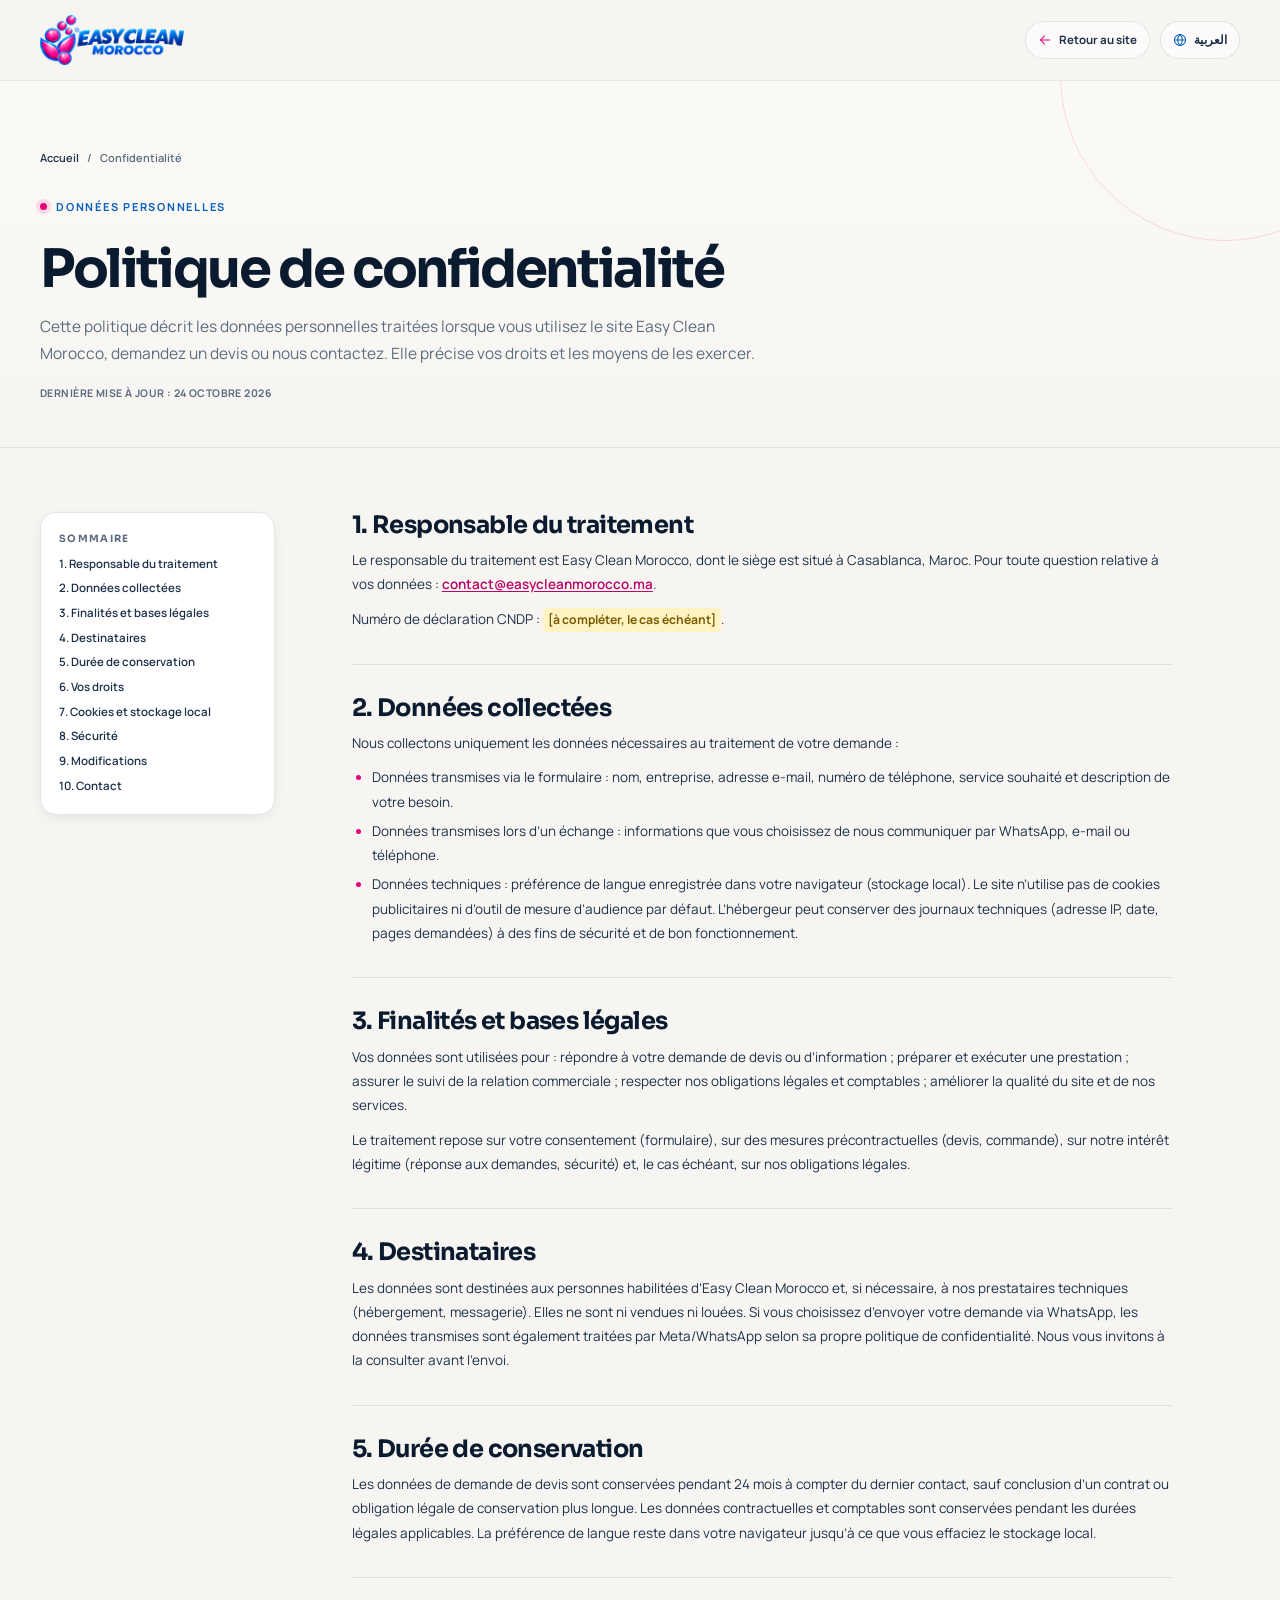
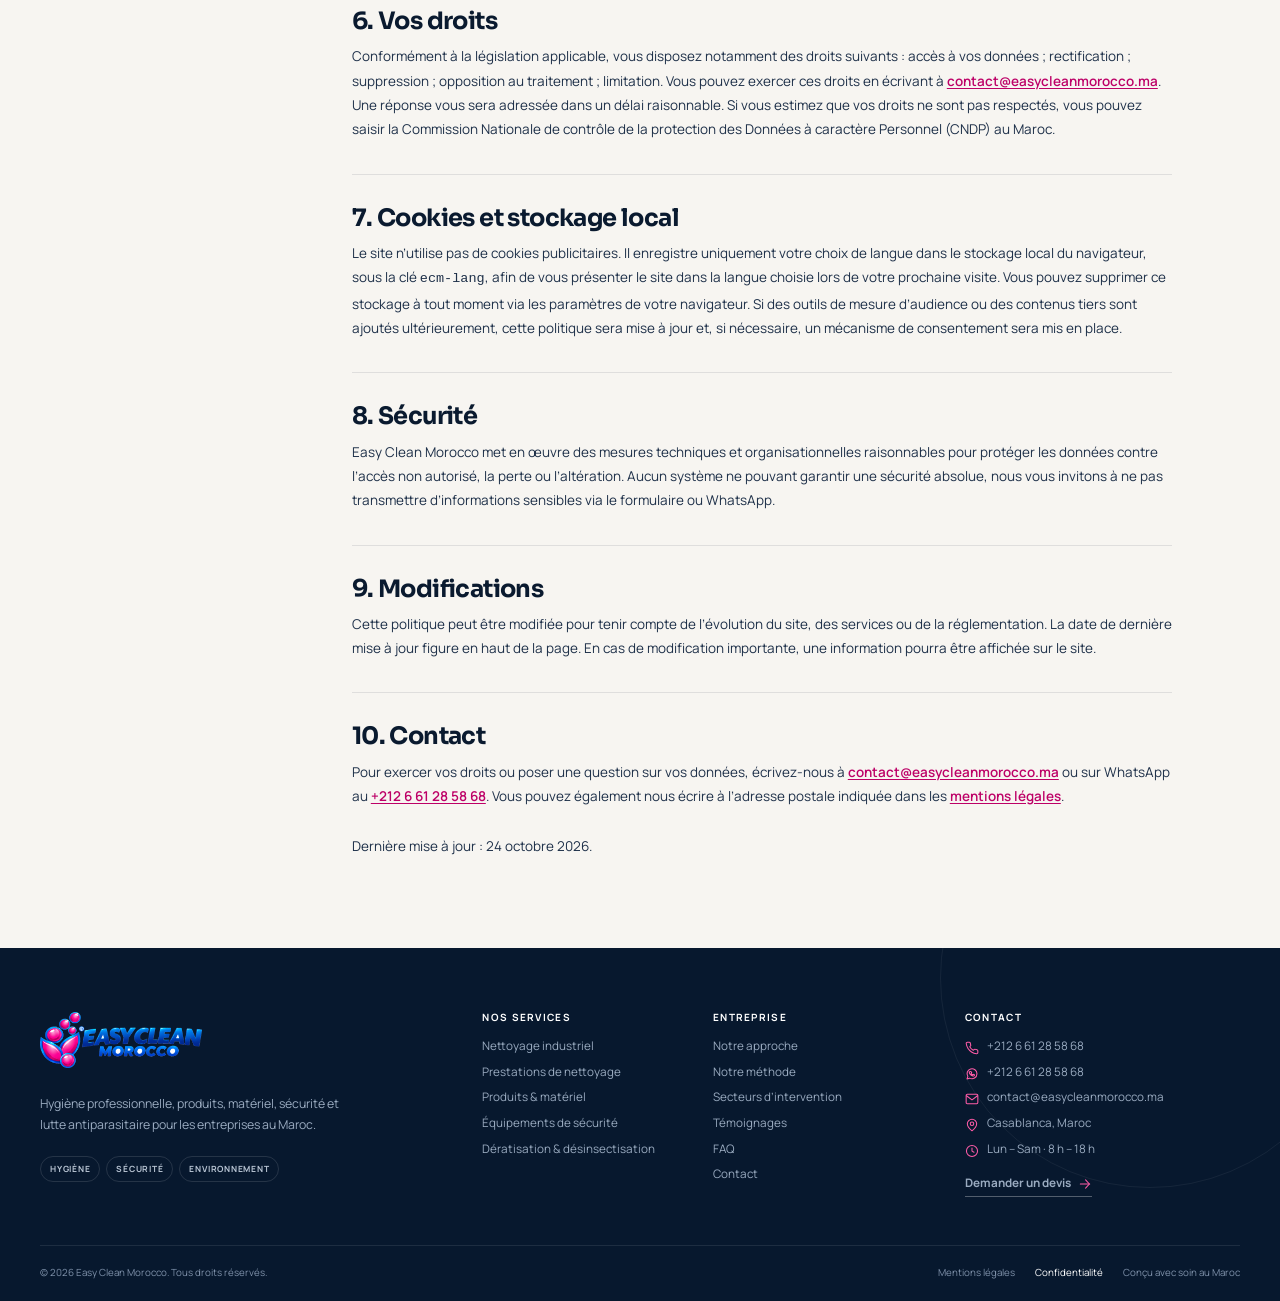
==== commit 69c798fa: "Contact: numéro de téléphone réel +212 661 285 868 (liens tel: et JSON-LD)" ====
--- a/confidentialite.html
+++ b/confidentialite.html
@@ -244,7 +244,7 @@
       <div class="footer__col footer__contact">
         <h3 data-ar="اتصال">Contact</h3>
         <ul class="footer__contact-list">
-          <li><svg class="ico" aria-hidden="true"><use href="#i-phone"/></svg><a href="tel:+212500000000"><bdi dir="ltr">+212 5 00 00 00 00</bdi></a></li>
+          <li><svg class="ico" aria-hidden="true"><use href="#i-phone"/></svg><a href="tel:+212661285868"><bdi dir="ltr">+212 6 61 28 58 68</bdi></a></li>
           <li><svg class="ico" aria-hidden="true"><use href="#i-whatsapp"/></svg><a href="https://wa.me/212661285868" target="_blank" rel="noopener"><bdi dir="ltr">+212 6 61 28 58 68</bdi></a></li>
           <li><svg class="ico" aria-hidden="true"><use href="#i-mail"/></svg><a href="mailto:contact@easycleanmorocco.ma"><bdi dir="ltr">contact@easycleanmorocco.ma</bdi></a></li>
           <li><svg class="ico" aria-hidden="true"><use href="#i-pin"/></svg><span data-ar="الدار البيضاء، المغرب">Casablanca, Maroc</span></li>
